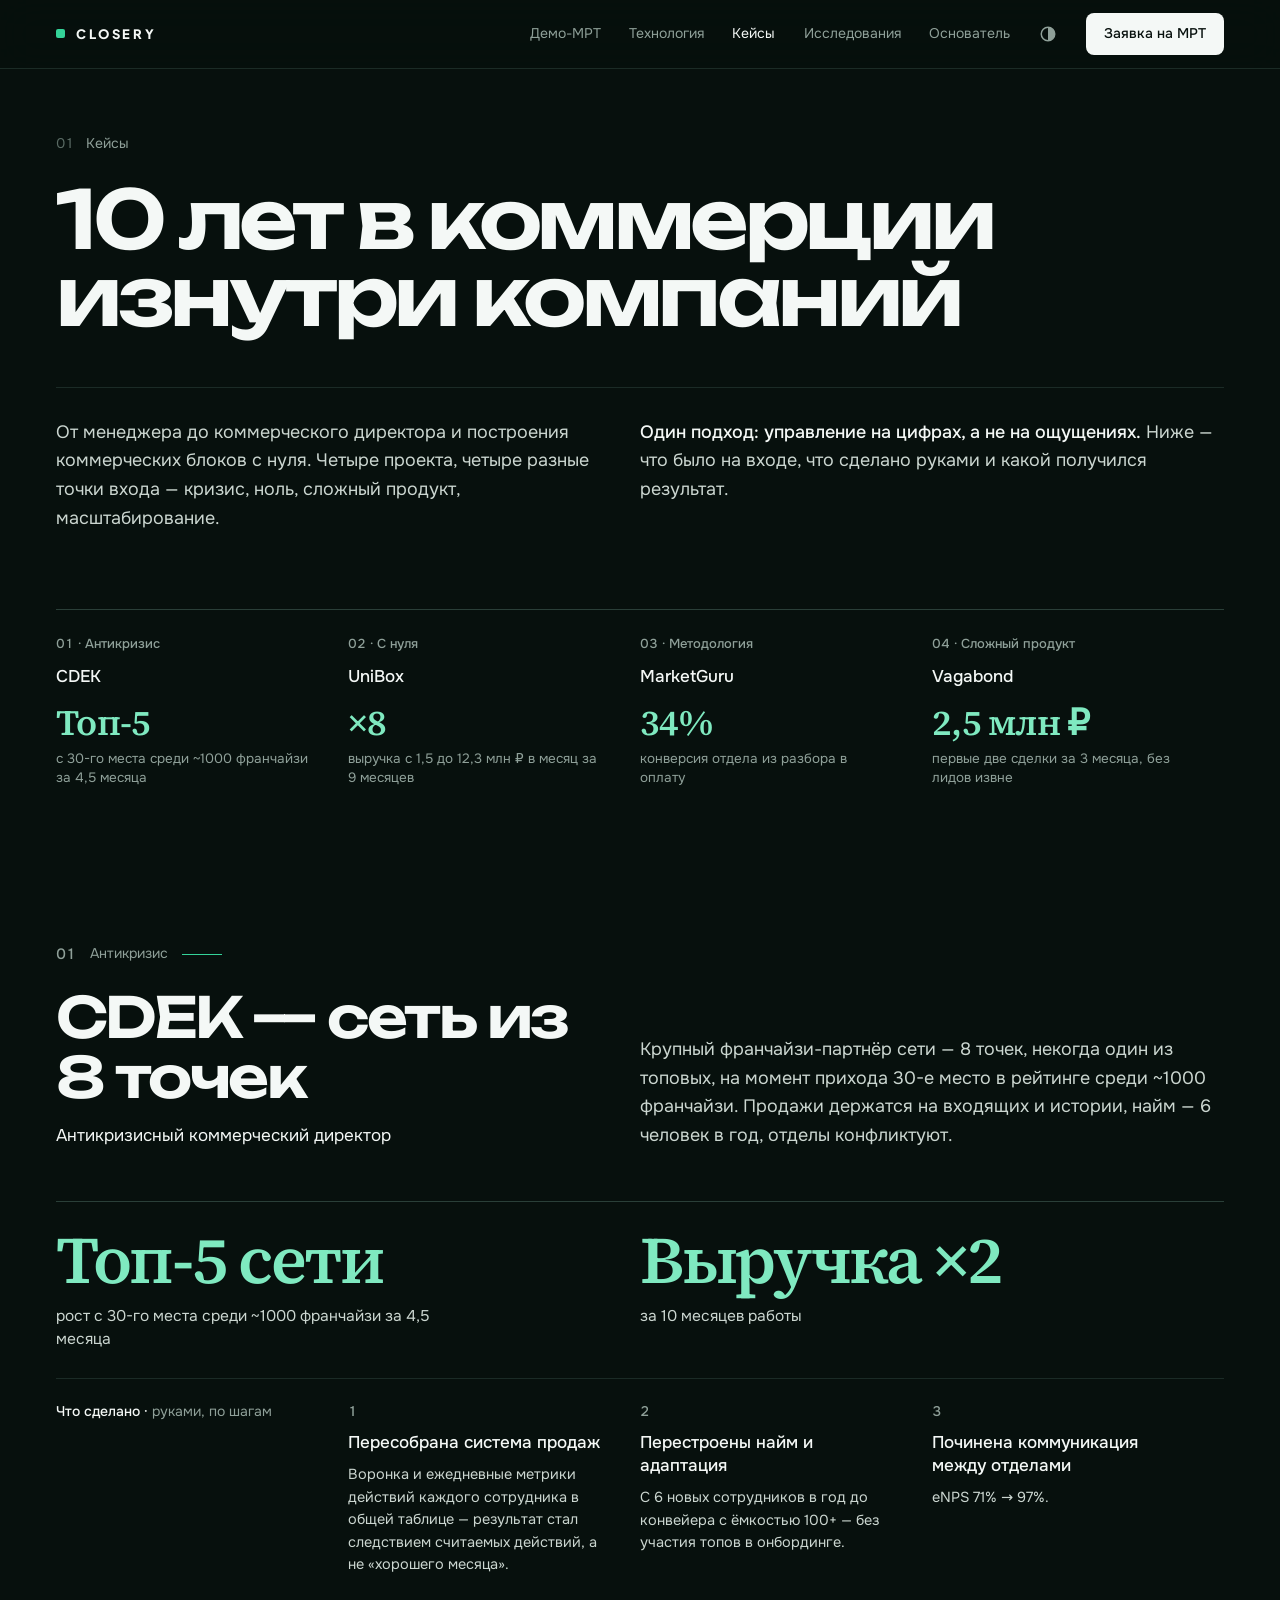
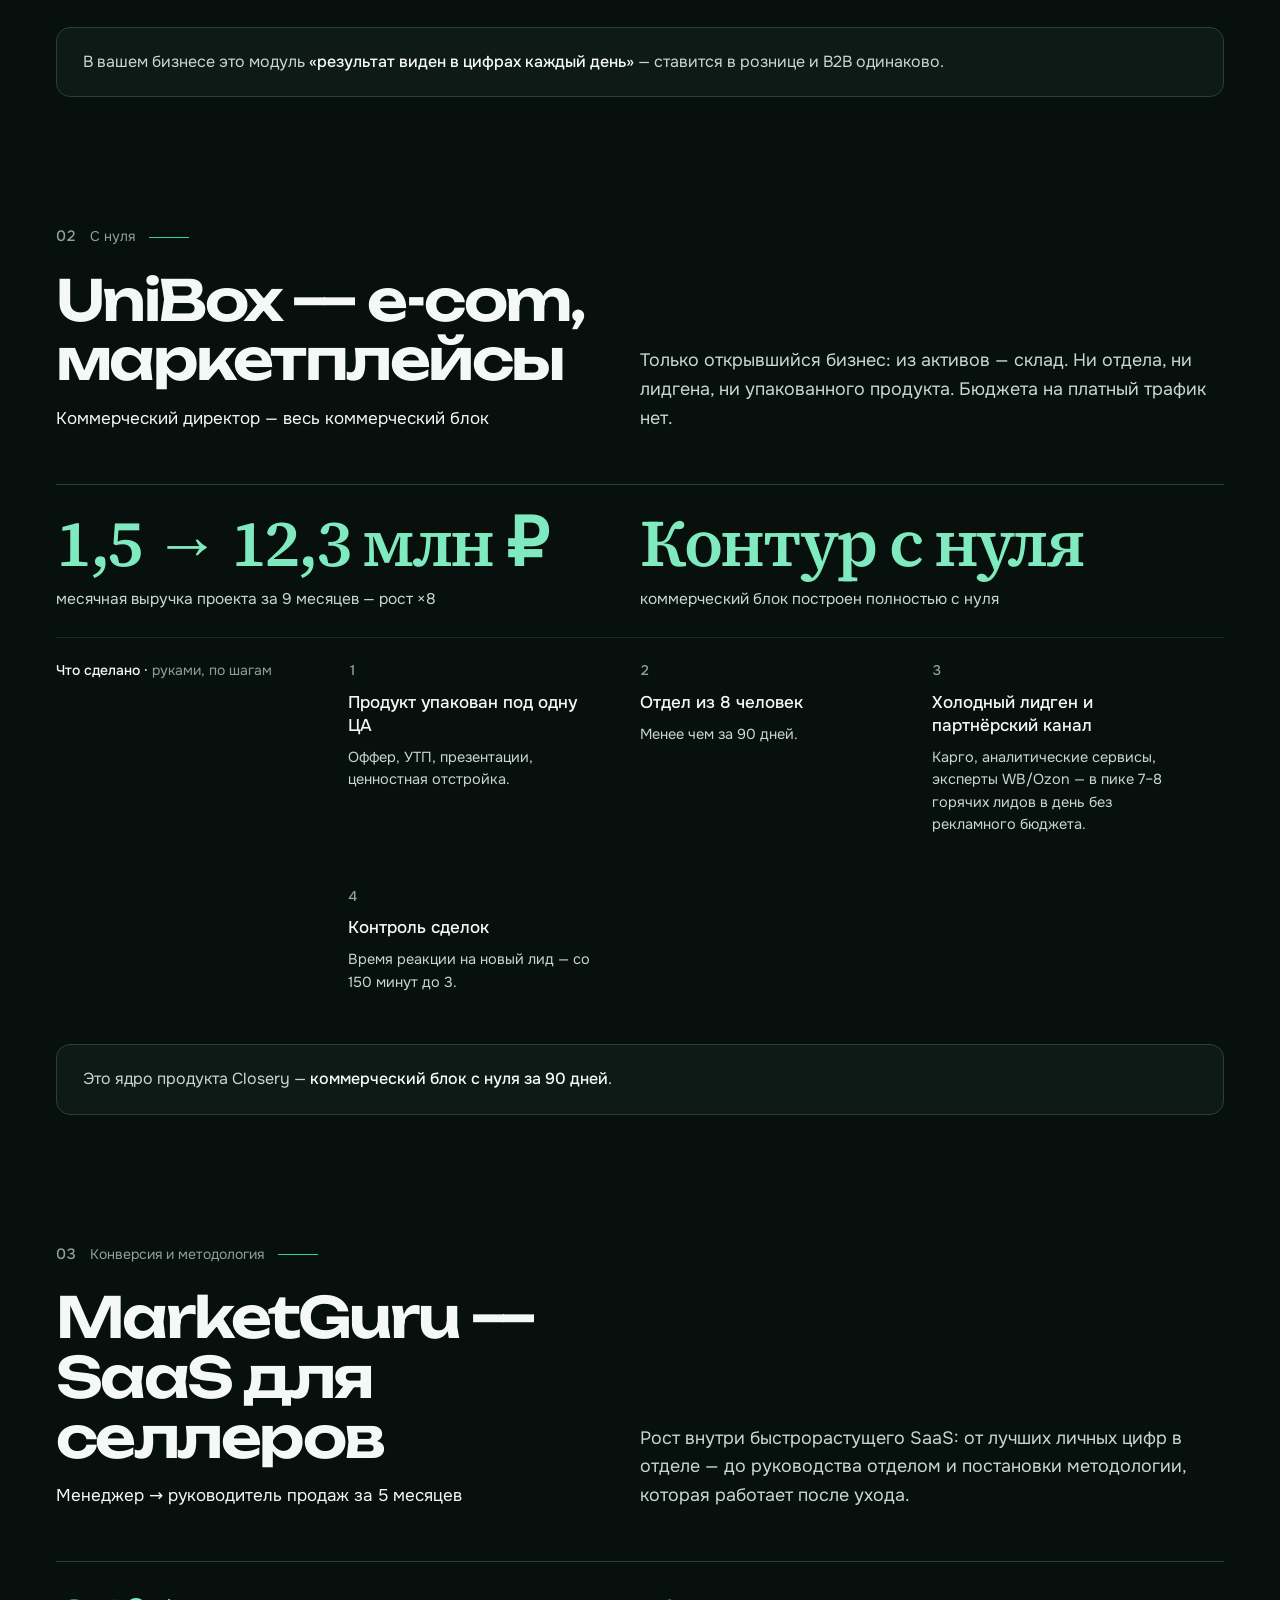
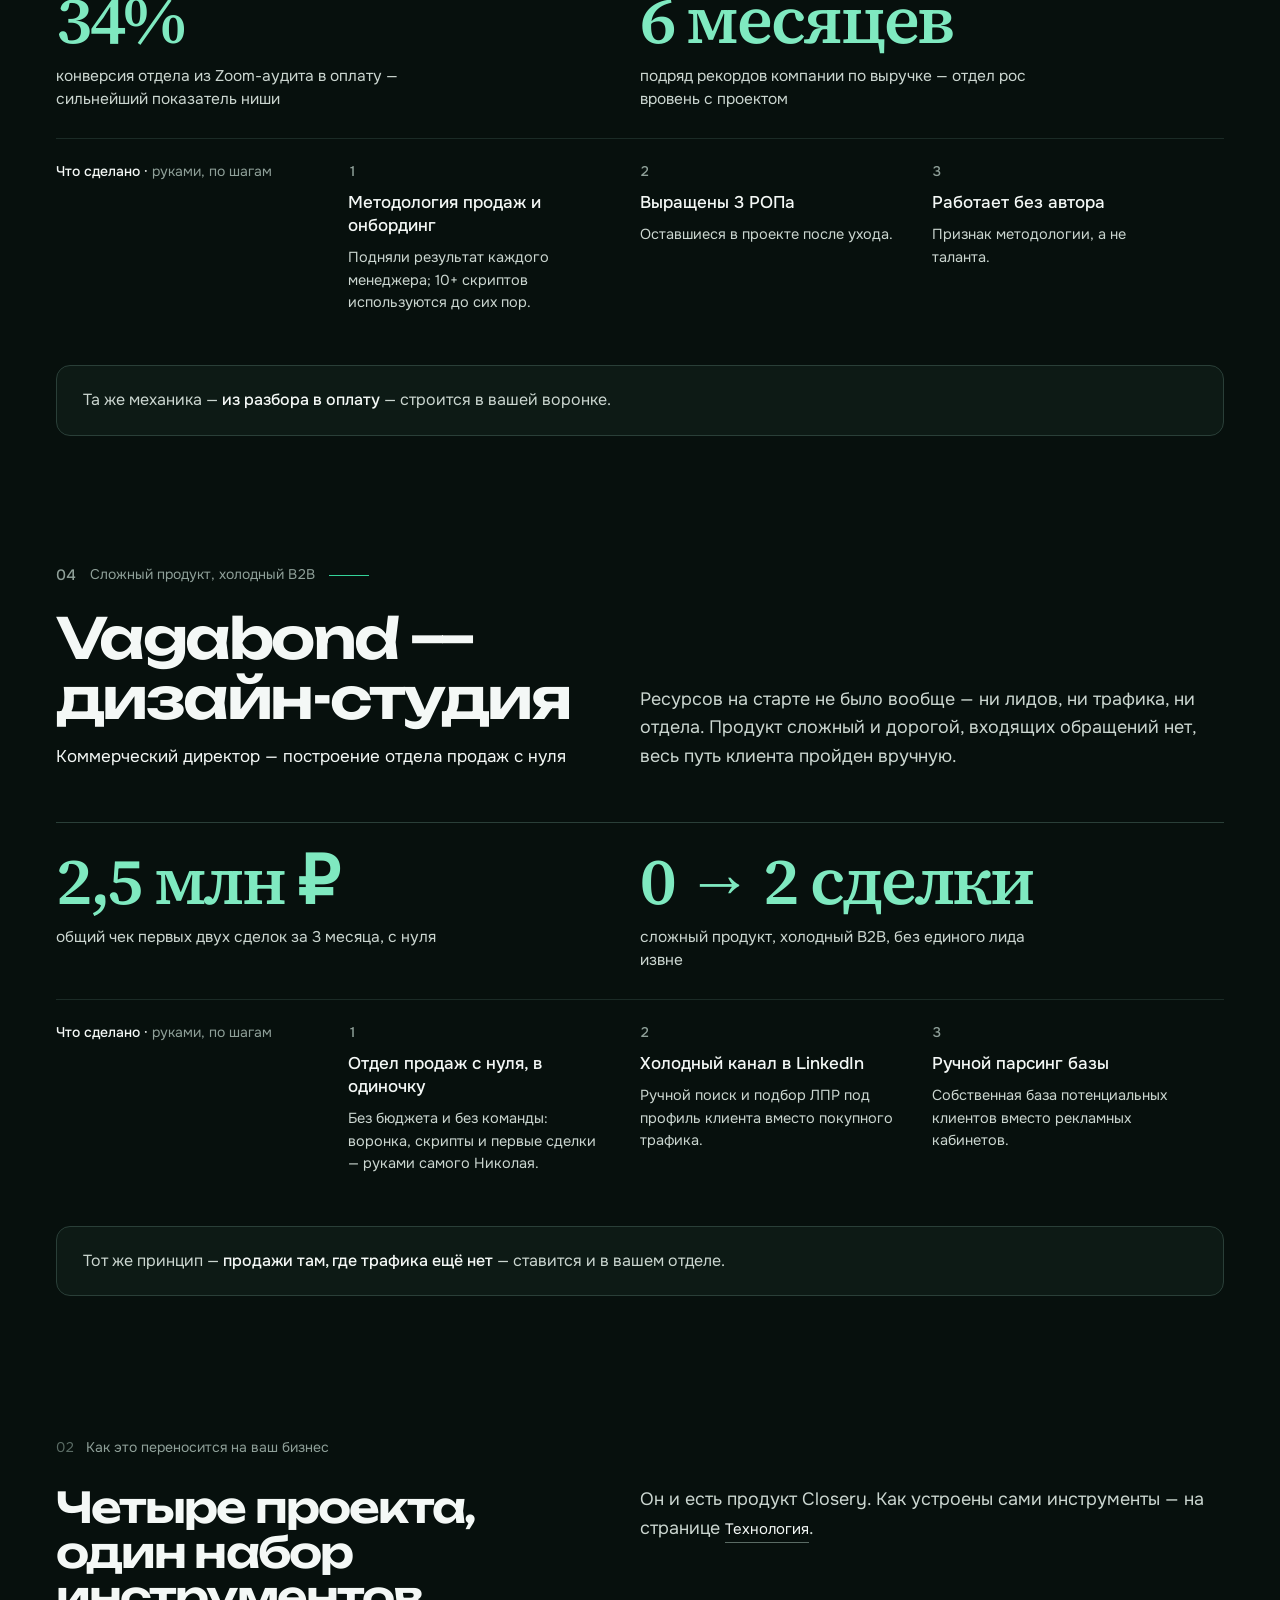
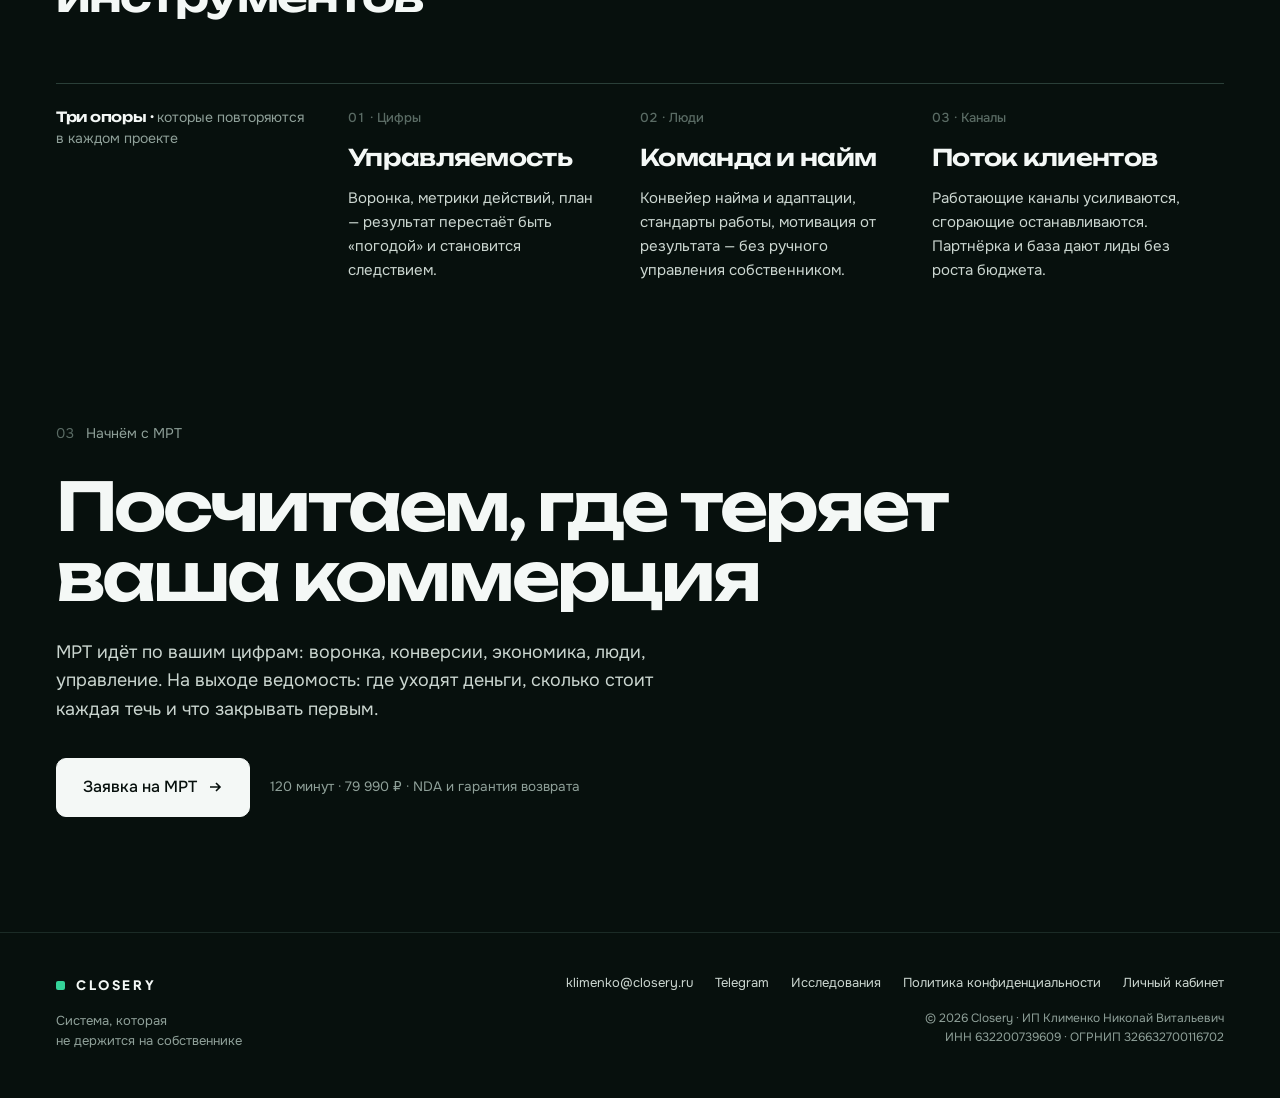
==== cases/index.html @ 10f7dfc1 "Главная: пример отчёта МРТ, цена найма со своими цифрами, исследования; без повторов - «Отчёт МРТ»: " ====
<!DOCTYPE html>
<html lang="ru">
<head>
<meta charset="utf-8">
<meta name="viewport" content="width=device-width, initial-scale=1">
<script src="/theme.js"></script>
<title>Кейсы · Closery</title>
<meta name="description" content="Четыре проекта Николая Клименко: CDEK, UniBox, MarketGuru, Vagabond. Кризис, ноль, методология, сложный продукт — и один подход: управление на цифрах.">
<link rel="canonical" href="https://closery.ru/cases/">
<meta property="og:type" content="website">
<meta property="og:site_name" content="Closery">
<meta property="og:title" content="Кейсы · Closery">
<meta property="og:description" content="Четыре проекта, четыре точки входа — кризис, ноль, сложный продукт, масштабирование. Один подход: управление на цифрах, а не на ощущениях.">
<meta property="og:url" content="https://closery.ru/cases/">
<meta property="og:image" content="https://closery.ru/og.png">
<meta name="twitter:card" content="summary_large_image">
<link rel="icon" href="/favicon.ico" sizes="any">
<link rel="icon" type="image/png" sizes="32x32" href="/favicon-32.png">
<link rel="apple-touch-icon" href="/apple-touch-icon.png">
<link rel="preload" href="/fonts/unbounded-cyrillic-600-normal.woff2" as="font" type="font/woff2" crossorigin>
<link rel="stylesheet" href="/site.css">
<style>
:root{--cg:clamp(24px,3vw,56px)}
.hero{padding-top:clamp(40px,5vw,80px)}
.hero h1{max-width:18ch}
.hero-row{display:grid;grid-template-columns:minmax(0,1fr);gap:28px;margin-top:clamp(36px,4vw,60px);padding-top:30px;border-top:1px solid var(--rule)}
@media(min-width:981px){.hero-row{grid-template-columns:50% 50%;gap:0}.hero-row>:first-child{padding-right:var(--cg)}}

/* оглавление: четыре компании и главная цифра */
.idx{display:grid;grid-template-columns:repeat(4,minmax(0,1fr));margin-top:clamp(56px,6vw,96px);border-top:1px solid var(--rule-2)}
.idx a{display:block;padding:24px var(--cg) 26px 0;text-decoration:none;border-bottom:1px solid transparent;transition:border-color .3s}
.idx a:hover{border-bottom-color:var(--ok)}
.idx small{display:block;font-size:13px;color:var(--ink-3)}
.idx b{display:block;font-weight:500;font-size:17px;margin:10px 0 14px}
.idx strong{display:block;font-family:var(--num);font-weight:600;font-size:clamp(28px,2.8vw,42px);line-height:1;color:var(--ok-soft);letter-spacing:-.02em}
.idx span{display:block;font-size:13.5px;color:var(--ink-3);margin-top:8px;line-height:1.45}
@media(max-width:900px){.idx{grid-template-columns:minmax(0,1fr) minmax(0,1fr)}}
@media(max-width:520px){.idx{grid-template-columns:minmax(0,1fr)}}

/* кейс */
.case{padding-top:clamp(96px,10vw,160px)}
.case-top{display:grid;grid-template-columns:minmax(0,1fr);gap:24px;align-items:end}
@media(min-width:981px){.case-top{grid-template-columns:50% 50%;gap:0}.case-top>:first-child{padding-right:var(--cg)}}
.case-n{font-family:var(--num);font-weight:600;font-size:15px;color:var(--ink-3);display:flex;gap:14px;align-items:center;margin-bottom:22px}
.case-n::after{content:"";width:40px;height:1px;background:var(--ok)}
.case-n i{font-style:normal;color:var(--ink-3);font-family:var(--ui);font-weight:400;font-size:14px}
.case h2{font-size:clamp(34px,4.4vw,70px)}
.case-role{margin-top:16px;font-size:17px;color:var(--ink)}
.case-ctx{font-size:clamp(17px,1.4vw,20px);line-height:1.6;color:var(--ink-2)}
.res{display:grid;grid-template-columns:minmax(0,1fr);gap:0;margin-top:clamp(40px,4vw,64px);border-top:1px solid var(--rule-2)}
@media(min-width:701px){.res{grid-template-columns:50% 50%}}
.res div{padding:26px var(--cg) 26px 0}
@media(min-width:701px){.res div+div{padding-left:0}}
.res b{display:block;font-family:var(--num);font-weight:600;font-size:clamp(40px,5.2vw,88px);line-height:.95;letter-spacing:-.035em;color:var(--ok-soft)}
.res span{display:block;margin-top:14px;font-size:15.5px;color:var(--ink-2);max-width:40ch;line-height:1.5}
.did{display:grid;grid-template-columns:minmax(0,1fr);gap:0;border-top:1px solid var(--rule)}
@media(min-width:901px){.did{grid-template-columns:repeat(var(--n,3),minmax(0,1fr))}}
.did div{padding:22px var(--cg) 0 0}
.did small{display:block;font-family:var(--num);font-weight:600;font-size:14px;color:var(--ink-3);margin-bottom:10px}
.did b{display:block;font-weight:500;font-size:17px;line-height:1.35;margin-bottom:8px}
.did p{font-size:14.5px;line-height:1.55;color:var(--ink-2)}
.transfer{margin-top:clamp(36px,4vw,56px);padding:22px 26px;border:1px solid var(--rule-2);border-radius:14px;background:color-mix(in srgb,var(--paper-2) 50%,transparent);font-size:16px;line-height:1.55;color:var(--ink-2)}
.transfer b{color:var(--ink);font-weight:500}

/* что переносится */
.how{display:grid;grid-template-columns:minmax(0,1fr);border-top:1px solid var(--rule-2);margin-top:clamp(40px,5vw,72px)}
@media(min-width:901px){.how{grid-template-columns:repeat(3,33.3333%)}}
.how div{padding:24px var(--cg) 0 0}
.how small{display:block;font-family:var(--ui);font-weight:500;font-size:13px;color:var(--ink-4);font-feature-settings:"tnum" 1;margin-bottom:12px}
.how b{display:block;font-family:var(--disp);font-weight:600;font-size:clamp(20px,1.8vw,26px);letter-spacing:-.03em;margin-bottom:10px}
.how p{font-size:15px;line-height:1.6;color:var(--ink-2)}
.head{display:grid;grid-template-columns:minmax(0,1fr);gap:24px;align-items:end}
@media(min-width:981px){.head{grid-template-columns:50% 50%;gap:0}.head>:first-child{padding-right:var(--cg)}}
.sec{padding-top:clamp(110px,11vw,180px)}
.end{padding-top:clamp(110px,11vw,180px);padding-bottom:clamp(90px,9vw,140px)}
.end h2{max-width:16ch;font-size:clamp(36px,5.2vw,84px)}
.end .lede{margin-top:26px}
.hero-cta{display:flex;flex-wrap:wrap;align-items:center;gap:12px 20px;margin-top:34px}

/* ── сетка из четырёх колонок: линии 25 / 50 / 75%. Тройные блоки получают подпись в первой четверти ── */
.c4{font-size:14px;line-height:1.5;color:var(--ink-3);padding-right:var(--cg)}
.c4 b{display:block;font-weight:500;font-size:15px;color:var(--ink);margin-bottom:6px}
@media(min-width:1001px){
  .g4{display:grid!important;grid-template-columns:repeat(4,25%)!important;column-gap:0!important;row-gap:28px}
  .g4>*{padding-right:var(--cg)}
  .g4>.c4{padding-top:22px}
}
@media(max-width:1000px){.g4{display:grid!important;grid-template-columns:minmax(0,1fr)!important}.c4{padding:0 0 4px}}
@media(min-width:981px){.head,.how-head{align-items:start!important}.head>:last-child,.how-head>:last-child{padding-top:48px}}

@media(min-width:1001px){.did>div:nth-child(5){grid-column:2}}

/* мелкий текст без засечек: засечки только у крупных цифр и цитат */
.chk-n,.three b,.prob i,.prob em,.sys p b,.leak-w,.leak-l span,.terms .n,.steps .n,.step-n,.q-table .sc,.fun p b,.errc h5 em,.bars .m,.rev div::before,.errc ol li::before,.did small,.how small,.case-n,.idx small,.card-err-h em{font-family:var(--ui)!important;font-weight:500!important;font-feature-settings:"tnum" 1,"lnum" 1}
.c4{font-size:14px!important;line-height:1.5;color:var(--ink-3)}
.c4 b{display:inline!important;font-size:inherit!important;font-weight:500!important;color:var(--ink)!important;margin:0!important}
.c4 b::after{content:" · "}
</style>
<!-- Yandex.Metrika counter -->
<script type="text/javascript">
    (function(m,e,t,r,i,k,a){
        m[i]=m[i]||function(){(m[i].a=m[i].a||[]).push(arguments)};
        m[i].l=1*new Date();
        for (var j = 0; j < document.scripts.length; j++) {if (document.scripts[j].src === r) { return; }}
        k=e.createElement(t),a=e.getElementsByTagName(t)[0],k.async=1,k.src=r,a.parentNode.insertBefore(k,a)
    })(window, document,'script','https://mc.webvisor.org/metrika/tag_ww.js?id=113130091', 'ym');

    ym(113130091, 'init', {ssr:true, webvisor:true, clickmap:true, ecommerce:"dataLayer", referrer: document.referrer, url: location.href, accurateTrackBounce:true, trackLinks:true});

    /* Цели: клик в Telegram и на почту — главные действия сайта */
    document.addEventListener('click', function(ev){
        var a = ev.target.closest && ev.target.closest('a[href]'); if(!a) return;
        if(a.href.indexOf('t.me/klimenko_prod') > -1 && (!window.closeryLead || /telegram/i.test(a.textContent) || a.closest('footer') || a.closest('.lf'))) ym(113130091, 'reachGoal', 'tg_click');
        else if(a.href.indexOf('mailto:klimenko@') === 0) ym(113130091, 'reachGoal', 'mail_click');
    }, true);
</script>
<!-- /Yandex.Metrika counter -->
<script>document.documentElement.classList.add('js')</script>
</head>
<body>
<noscript><div><img src="https://mc.yandex.ru/watch/113130091" style="position:absolute; left:-9999px;" alt="" /></div></noscript>

<header class="bar">
  <div class="w bar-in">
    <a class="logo" href="/"><i></i>Closery</a>
    <nav class="bar-nav">
      <a class="bar-lnk" href="/mrt-demo/">Демо-МРТ</a>
      <a class="bar-lnk" href="/technology/">Технология</a>
      <a class="bar-lnk on" href="/cases/">Кейсы</a>
      <a class="bar-lnk" href="/research/">Исследования</a>
      <a class="bar-lnk opt" href="/#founder">Основатель</a>
      <a class="bar-cta" href="https://t.me/klimenko_prod" target="_blank" rel="noopener">Заявка на МРТ</a>
      <button class="bar-burger" id="barBurger" aria-label="Меню" aria-expanded="false"><span></span><span></span><span></span></button>
    </nav>
  </div>
  <i class="progress" id="progress"></i>
</header>
<div class="bar-mobile" id="barMobile"><a href="/">Главная</a><a href="/mrt-demo/">Демо-МРТ</a><a href="/technology/">Технология</a><a href="/cases/">Кейсы</a><a href="/research/">Исследования</a><a href="https://t.me/klimenko_prod" target="_blank" rel="noopener">Заявка на МРТ</a></div>

<main id="top">

<section class="w hero">
  <p class="kick rv">Кейсы</p>
  <h1 class="rv">10 лет в коммерции изнутри компаний</h1>
  <div class="hero-row">
    <p class="lede rv">От менеджера до коммерческого директора и построения коммерческих блоков с нуля. Четыре проекта, четыре разные точки входа — кризис, ноль, сложный продукт, масштабирование.</p>
    <p class="lede rv"><strong>Один подход: управление на цифрах, а не на ощущениях.</strong> Ниже — что было на входе, что сделано руками и какой получился результат.</p>
  </div>
  <nav class="idx rv" aria-label="Проекты">
    <a href="#cdek"><small>01 · Антикризис</small><b>CDEK</b><strong>Топ-5</strong><span>с 30-го места среди ~1000 франчайзи за 4,5 месяца</span></a>
    <a href="#unibox"><small>02 · С нуля</small><b>UniBox</b><strong>×8</strong><span>выручка с 1,5 до 12,3 млн ₽ в месяц за 9 месяцев</span></a>
    <a href="#marketguru"><small>03 · Методология</small><b>MarketGuru</b><strong>34%</strong><span>конверсия отдела из разбора в оплату</span></a>
    <a href="#vagabond"><small>04 · Сложный продукт</small><b>Vagabond</b><strong>2,5 млн ₽</strong><span>первые две сделки за 3 месяца, без лидов извне</span></a>
  </nav>
</section>

<!-- 01 CDEK -->
<section class="w case" id="cdek">
  <div class="case-top">
    <div>
      <p class="case-n rv">01 <i>Антикризис</i></p>
      <h2 class="rv">CDEK — сеть из 8 точек</h2>
      <p class="case-role rv">Антикризисный коммерческий директор</p>
    </div>
    <p class="case-ctx rv">Крупный франчайзи-партнёр сети — 8 точек, некогда один из топовых, на момент прихода 30-е место в рейтинге среди ~1000 франчайзи. Продажи держатся на входящих и истории, найм — 6 человек в год, отделы конфликтуют.</p>
  </div>
  <div class="res rv">
    <div><b>Топ-5 сети</b><span>рост с 30-го места среди ~1000 франчайзи за 4,5 месяца</span></div>
    <div><b>Выручка ×2</b><span>за 10 месяцев работы</span></div>
  </div>
  <div class="did g4 rv"><div class="c4"><b>Что сделано</b>руками, по шагам</div>
    <div><small>1</small><b>Пересобрана система продаж</b><p>Воронка и ежедневные метрики действий каждого сотрудника в общей таблице — результат стал следствием считаемых действий, а не «хорошего месяца».</p></div>
    <div><small>2</small><b>Перестроены найм и адаптация</b><p>С 6 новых сотрудников в год до конвейера с ёмкостью 100+ — без участия топов в онбординге.</p></div>
    <div><small>3</small><b>Починена коммуникация между отделами</b><p>eNPS 71% → 97%.</p></div>
  </div>
  <p class="transfer rv">В вашем бизнесе это модуль <b>«результат виден в цифрах каждый день»</b> — ставится в рознице и B2B одинаково.</p>
</section>

<!-- 02 UniBox -->
<section class="w case" id="unibox">
  <div class="case-top">
    <div>
      <p class="case-n rv">02 <i>С нуля</i></p>
      <h2 class="rv">UniBox — e-com, маркетплейсы</h2>
      <p class="case-role rv">Коммерческий директор — весь коммерческий блок</p>
    </div>
    <p class="case-ctx rv">Только открывшийся бизнес: из активов — склад. Ни отдела, ни лидгена, ни упакованного продукта. Бюджета на платный трафик нет.</p>
  </div>
  <div class="res rv">
    <div><b>1,5&nbsp;→ 12,3&nbsp;млн&nbsp;₽</b><span>месячная выручка проекта за 9 месяцев — рост ×8</span></div>
    <div><b>Контур с нуля</b><span>коммерческий блок построен полностью с нуля</span></div>
  </div>
  <div class="did g4 rv"><div class="c4"><b>Что сделано</b>руками, по шагам</div>
    <div><small>1</small><b>Продукт упакован под одну ЦА</b><p>Оффер, УТП, презентации, ценностная отстройка.</p></div>
    <div><small>2</small><b>Отдел из 8 человек</b><p>Менее чем за 90 дней.</p></div>
    <div><small>3</small><b>Холодный лидген и партнёрский канал</b><p>Карго, аналитические сервисы, эксперты WB/Ozon — в пике 7–8 горячих лидов в день без рекламного бюджета.</p></div>
    <div><small>4</small><b>Контроль сделок</b><p>Время реакции на новый лид — со 150 минут до 3.</p></div>
  </div>
  <p class="transfer rv">Это ядро продукта Closery — <b>коммерческий блок с нуля за 90 дней</b>.</p>
</section>

<!-- 03 MarketGuru -->
<section class="w case" id="marketguru">
  <div class="case-top">
    <div>
      <p class="case-n rv">03 <i>Конверсия и методология</i></p>
      <h2 class="rv">MarketGuru — SaaS для селлеров</h2>
      <p class="case-role rv">Менеджер → руководитель продаж за 5 месяцев</p>
    </div>
    <p class="case-ctx rv">Рост внутри быстрорастущего SaaS: от лучших личных цифр в отделе — до руководства отделом и постановки методологии, которая работает после ухода.</p>
  </div>
  <div class="res rv">
    <div><b>34%</b><span>конверсия отдела из Zoom-аудита в оплату — сильнейший показатель ниши</span></div>
    <div><b>6 месяцев</b><span>подряд рекордов компании по выручке — отдел рос вровень с проектом</span></div>
  </div>
  <div class="did g4 rv"><div class="c4"><b>Что сделано</b>руками, по шагам</div>
    <div><small>1</small><b>Методология продаж и онбординг</b><p>Подняли результат каждого менеджера; 10+ скриптов используются до сих пор.</p></div>
    <div><small>2</small><b>Выращены 3 РОПа</b><p>Оставшиеся в проекте после ухода.</p></div>
    <div><small>3</small><b>Работает без автора</b><p>Признак методологии, а не таланта.</p></div>
  </div>
  <p class="transfer rv">Та же механика — <b>из разбора в оплату</b> — строится в вашей воронке.</p>
</section>

<!-- 04 Vagabond -->
<section class="w case" id="vagabond">
  <div class="case-top">
    <div>
      <p class="case-n rv">04 <i>Сложный продукт, холодный B2B</i></p>
      <h2 class="rv">Vagabond — дизайн-студия</h2>
      <p class="case-role rv">Коммерческий директор — построение отдела продаж с нуля</p>
    </div>
    <p class="case-ctx rv">Ресурсов на старте не было вообще — ни лидов, ни трафика, ни отдела. Продукт сложный и дорогой, входящих обращений нет, весь путь клиента пройден вручную.</p>
  </div>
  <div class="res rv">
    <div><b>2,5 млн ₽</b><span>общий чек первых двух сделок за 3 месяца, с нуля</span></div>
    <div><b>0 → 2 сделки</b><span>сложный продукт, холодный B2B, без единого лида извне</span></div>
  </div>
  <div class="did g4 rv"><div class="c4"><b>Что сделано</b>руками, по шагам</div>
    <div><small>1</small><b>Отдел продаж с нуля, в одиночку</b><p>Без бюджета и без команды: воронка, скрипты и первые сделки — руками самого Николая.</p></div>
    <div><small>2</small><b>Холодный канал в LinkedIn</b><p>Ручной поиск и подбор ЛПР под профиль клиента вместо покупного трафика.</p></div>
    <div><small>3</small><b>Ручной парсинг базы</b><p>Собственная база потенциальных клиентов вместо рекламных кабинетов.</p></div>
  </div>
  <p class="transfer rv">Тот же принцип — <b>продажи там, где трафика ещё нет</b> — ставится и в вашем отделе.</p>
</section>

<section class="sec">
  <div class="w">
    <div class="head">
      <div><p class="kick rv">Как это переносится на ваш бизнес</p><h2 class="rv">Четыре проекта, один набор инструментов</h2></div>
      <p class="lede rv">Он и есть продукт Closery. Как устроены сами инструменты — на странице <a class="lnk" href="/technology/">Технология</a>.</p>
    </div>
    <div class="how g4 rv"><div class="c4"><b>Три опоры</b>которые повторяются в каждом проекте</div>
      <div><small>01 · Цифры</small><b>Управляемость</b><p>Воронка, метрики действий, план — результат перестаёт быть «погодой» и становится следствием.</p></div>
      <div><small>02 · Люди</small><b>Команда и найм</b><p>Конвейер найма и адаптации, стандарты работы, мотивация от результата — без ручного управления собственником.</p></div>
      <div><small>03 · Каналы</small><b>Поток клиентов</b><p>Работающие каналы усиливаются, сгорающие останавливаются. Партнёрка и база дают лиды без роста бюджета.</p></div>
    </div>
  </div>
</section>

<section class="w end">
  <p class="kick rv">Начнём с МРТ</p>
  <h2 class="rv">Посчитаем, где теряет ваша коммерция</h2>
  <p class="lede rv">МРТ идёт по вашим цифрам: воронка, конверсии, экономика, люди, управление. На выходе ведомость: где уходят деньги, сколько стоит каждая течь и что закрывать первым.</p>
  <div class="hero-cta rv">
    <a class="btn" href="https://t.me/klimenko_prod" target="_blank" rel="noopener">Заявка на МРТ <svg width="16" height="16" viewBox="0 0 16 16" fill="none" aria-hidden="true"><path d="M3 8h10M9 4l4 4-4 4" stroke="currentColor" stroke-width="1.6"/></svg></a>
    <span class="note">120 минут · 79&nbsp;990&nbsp;₽ · NDA и гарантия возврата</span>
  </div>
</section>

</main>

<footer>
  <div class="w ft">
    <div>
      <a class="logo" href="/"><i></i>Closery</a>
      <div class="ft-tag">Система, которая<br>не держится на собственнике</div>
    </div>
    <div>
      <div class="ft-links">
        <a href="mailto:klimenko@closery.ru">klimenko@closery.ru</a>
        <a href="https://t.me/klimenko_prod">Telegram</a>
        <a href="/research/">Исследования</a>
        <a href="/policy/">Политика&nbsp;конфиденциальности</a>
        <a href="https://cabinet.closery.ru/" rel="nofollow">Личный&nbsp;кабинет</a>
      </div>
      <div class="ft-legal">© 2026 Closery · ИП Клименко Николай Витальевич<br>ИНН 632200739609 · ОГРНИП 326632700116702</div>
    </div>
  </div>
</footer>
<script src="/site.js"></script>
<script src="/lead.js" defer></script>
</body>
</html>
---- site.css ----
/* Общие стили Closery: токены, шрифты, шапка, типографика, кнопки, подвал. Используют кейсы, демо-МРТ и политика. */
@font-face{font-family:'Unbounded';font-weight:600;font-display:swap;src:url(/fonts/unbounded-cyrillic-600-normal.woff2) format('woff2');unicode-range:U+0301,U+0400-045F,U+0490-0491,U+04B0-04B1,U+2116}
@font-face{font-family:'Unbounded';font-weight:600;font-display:swap;src:url(/fonts/unbounded-latin-600-normal.woff2) format('woff2');unicode-range:U+0000-00FF,U+2000-206F,U+20AC,U+2122,U+2212}
@font-face{font-family:'Onest';font-weight:400;font-display:swap;src:url(/fonts/onest-cyrillic-400-normal.woff2) format('woff2');unicode-range:U+0301,U+0400-045F,U+0490-0491,U+04B0-04B1,U+2116}
@font-face{font-family:'Onest';font-weight:400;font-display:swap;src:url(/fonts/onest-latin-400-normal.woff2) format('woff2');unicode-range:U+0000-00FF,U+2000-206F,U+20AC,U+20BD,U+2122,U+2212}
@font-face{font-family:'Onest';font-weight:500;font-display:swap;src:url(/fonts/onest-cyrillic-500-normal.woff2) format('woff2');unicode-range:U+0301,U+0400-045F,U+0490-0491,U+04B0-04B1,U+2116}
@font-face{font-family:'Onest';font-weight:500;font-display:swap;src:url(/fonts/onest-latin-500-normal.woff2) format('woff2');unicode-range:U+0000-00FF,U+2000-206F,U+20AC,U+20BD,U+2122,U+2212}
@font-face{font-family:'Onest';font-weight:600;font-display:swap;src:url(/fonts/onest-cyrillic-600-normal.woff2) format('woff2');unicode-range:U+0301,U+0400-045F,U+0490-0491,U+04B0-04B1,U+2116}
@font-face{font-family:'Onest';font-weight:600;font-display:swap;src:url(/fonts/onest-latin-600-normal.woff2) format('woff2');unicode-range:U+0000-00FF,U+2000-206F,U+20AC,U+20BD,U+2122,U+2212}
@font-face{font-family:'Source Serif 4';font-weight:600;font-display:swap;src:url(/fonts/source-serif-4-cyrillic-600-normal.woff2) format('woff2');unicode-range:U+0301,U+0400-045F,U+0490-0491,U+04B0-04B1,U+2116}
@font-face{font-family:'Source Serif 4';font-weight:600;font-display:swap;src:url(/fonts/source-serif-4-latin-600-normal.woff2) format('woff2');unicode-range:U+0000-00FF,U+2000-206F,U+20AC,U+20BD,U+2122,U+2212}
@font-face{font-family:'Plus Jakarta Sans';font-weight:800;font-display:swap;src:url(/fonts/plus-jakarta-sans-latin-800-normal.woff2) format('woff2')}

:root{
  --bg:#07100D;--bg-2:#0B1714;--paper:#0F1D19;--paper-2:#14251F;
  --rule:#1B2B26;--rule-2:#2A3F38;
  --ink:#F4F8F6;--ink-2:#CBD6D0;--ink-3:#8FA099;--ink-4:#5A6B64;
  --loss:#EE5A5E;--ok:#34D399;--ok-soft:#7FE9C0;--amber:#E0B25A;
  --disp:'Unbounded','Plus Jakarta Sans','Onest',system-ui,sans-serif;
  --ui:'Onest',system-ui,-apple-system,sans-serif;
  --num:'Source Serif 4',Georgia,serif;
  --brand:'Plus Jakarta Sans',var(--ui);
  --gut:clamp(20px,5vw,56px);--ease:cubic-bezier(.16,1,.3,1);
}
*{box-sizing:border-box;margin:0;padding:0}
html{scroll-behavior:smooth;-webkit-text-size-adjust:100%}
body{background:var(--bg);color:var(--ink);font-family:var(--ui);line-height:1.55;-webkit-font-smoothing:antialiased;overflow-x:hidden}
main,header.bar,footer{position:relative;z-index:1}
main{overflow-x:clip}
a{color:inherit}
:focus-visible{outline:2px solid var(--ok);outline-offset:3px}
.w{max-width:1440px;margin:0 auto;padding-left:var(--gut);padding-right:var(--gut)}
.num{font-family:var(--num);font-weight:600;font-feature-settings:"tnum" 1,"lnum" 1}
.loss{color:var(--loss)}

/* шапка */
header.bar{position:sticky;top:0;z-index:50;background:color-mix(in srgb,var(--bg) 78%,transparent);-webkit-backdrop-filter:blur(18px) saturate(140%);backdrop-filter:blur(18px) saturate(140%);border-bottom:1px solid var(--rule)}
.bar-in{display:flex;justify-content:space-between;align-items:center;height:68px;gap:20px}
.logo{display:inline-flex;align-items:center;gap:11px;text-decoration:none;font-family:var(--brand);font-weight:800;font-size:13px;text-transform:uppercase;letter-spacing:.2em;color:var(--ink)}
.logo i{width:9px;height:9px;border-radius:2px;background:var(--ok)}
.bar-nav{display:flex;align-items:center;gap:clamp(14px,2.2vw,30px)}
.bar-lnk{font-size:14px;text-decoration:none;color:var(--ink-3);transition:color .2s;white-space:nowrap}
.bar-lnk:hover,.bar-lnk.on{color:var(--ink)}
.bar-cta{font-weight:500;font-size:14px;text-decoration:none;color:var(--bg);border-radius:8px;padding:10px 18px;background:var(--ink);white-space:nowrap;transition:background .2s}
.bar-cta:hover{background:var(--ok-soft)}
.bar-burger{display:none;flex-direction:column;justify-content:center;gap:5px;width:30px;height:30px;cursor:pointer;background:none;border:none;padding:4px}
.bar-burger span{display:block;height:2px;background:var(--ink);border-radius:2px;transition:transform .25s,opacity .2s}
.bar-burger.open span:nth-child(1){transform:translateY(7px) rotate(45deg)}
.bar-burger.open span:nth-child(2){opacity:0}
.bar-burger.open span:nth-child(3){transform:translateY(-7px) rotate(-45deg)}
.bar-mobile{display:none;flex-direction:column;position:fixed;top:68px;left:0;right:0;z-index:100;background:color-mix(in srgb,var(--bg) 96%,transparent);-webkit-backdrop-filter:blur(20px);backdrop-filter:blur(20px);border-bottom:1px solid var(--rule)}
.bar-mobile.open{display:flex}
.bar-mobile a{padding:16px var(--gut);color:var(--ink-2);text-decoration:none;font-size:16px;border-bottom:1px solid var(--rule)}
.progress{position:absolute;left:0;bottom:-1px;height:1px;width:100%;transform-origin:0 50%;transform:scaleX(var(--p,0));background:var(--ink-3)}
@media(max-width:1100px){.bar-lnk.opt{display:none}}
@media(max-width:860px){.bar-lnk{display:none}}
@media(max-width:700px){.bar-burger{display:flex}.bar-cta{display:none}}

/* типографика */
.kick{font-size:14px;color:var(--ink-3);display:flex;align-items:center;gap:12px;margin-bottom:26px}
.kick::before{content:"";width:28px;height:1px;background:var(--ink-4)}
h1{font-family:var(--disp);font-weight:600;letter-spacing:-.055em;line-height:.96;font-size:clamp(38px,6.3vw,100px)}
h1 em,h2 em{font-style:normal;color:var(--loss)}
h2{font-family:var(--disp);font-weight:600;letter-spacing:-.045em;line-height:1.06;font-size:clamp(28px,3.3vw,52px)}
h3{font-family:var(--disp);font-weight:600;letter-spacing:-.03em;line-height:1.15;font-size:clamp(20px,1.8vw,26px)}
.lede{font-size:clamp(17px,1.4vw,20px);line-height:1.6;color:var(--ink-2);max-width:54ch}
.lede strong{color:var(--ink);font-weight:500}
.serif{font-family:var(--num);font-weight:600;letter-spacing:-.015em}
.btn{display:inline-flex;align-items:center;gap:10px;background:var(--ink);color:var(--bg);font-weight:500;font-size:16px;padding:16px 26px;text-decoration:none;border-radius:10px;border:1px solid var(--ink);transition:background .2s,border-color .2s;cursor:pointer;font-family:inherit}
.btn:hover{background:var(--ok-soft);border-color:var(--ok-soft)}
.btn svg{transition:transform .3s var(--ease)}
.btn:hover svg{transform:translateX(3px)}
.btn[disabled]{opacity:.35;cursor:not-allowed;background:var(--ink);border-color:var(--ink)}
.btn-ghost{background:transparent;color:var(--ink);border-color:var(--rule-2)}
.btn-ghost:hover{background:transparent;border-color:var(--ink-3)}
.lnk{font-size:15px;color:var(--ink);text-decoration:none;border-bottom:1px solid var(--ink-4);padding-bottom:3px;transition:border-color .2s}
.lnk:hover{border-color:var(--ink)}
.note{font-size:13.5px;color:var(--ink-3)}
.note a{color:var(--ink-2)}
.sec{padding-top:clamp(96px,10vw,160px)}
.head{display:grid;grid-template-columns:minmax(0,1.2fr) minmax(0,.8fr);gap:clamp(28px,5vw,96px);align-items:end;margin-bottom:clamp(40px,5vw,72px)}
@media(max-width:980px){.head{grid-template-columns:minmax(0,1fr)}}


footer{border-top:1px solid var(--rule);padding:40px 0 48px}
.ft{display:flex;justify-content:space-between;gap:32px;flex-wrap:wrap}
.ft-tag{margin-top:14px;font-size:13px;color:var(--ink-3);line-height:1.5}
.ft-links{display:flex;flex-wrap:wrap;gap:10px 22px;justify-content:flex-end}
.ft-links a{font-size:13px;color:var(--ink-2);text-decoration:none}
.ft-links a:hover{color:var(--ink)}
.ft-legal{margin-top:16px;font-size:12px;color:var(--ink-3);text-align:right;line-height:1.6}
@media(max-width:700px){.ft-links{justify-content:flex-start}.ft-legal{text-align:left}}


.rv{transition:opacity 1.1s var(--ease),transform 1.1s var(--ease)}
.js .rv{opacity:0;transform:translateY(28px)}
.js .rv.in{opacity:1;transform:none}
@media(prefers-reduced-motion:reduce){
  *,*::before,*::after{transition:none!important;animation:none!important}
  .js .rv{opacity:1;transform:none}.sys p i::after{width:var(--v)}.scanline{display:none}
}

/* подписи разделов — сквозная нумерация, как в отчёте: номер и название серым, без черты и цвета */
main{counter-reset:sec}
.kick{counter-increment:sec;color:var(--ink-3)}
.kick::before{content:counter(sec,decimal-leading-zero);width:auto;height:auto;background:none;color:var(--ink-4);font-feature-settings:"tnum" 1;min-width:2ch}
.band{padding-bottom:clamp(90px,9vw,150px)}


.end-alt{margin-top:22px;font-size:14px;color:var(--ink-3)}
.end-alt a{color:var(--ink);text-decoration:underline;text-underline-offset:3px}
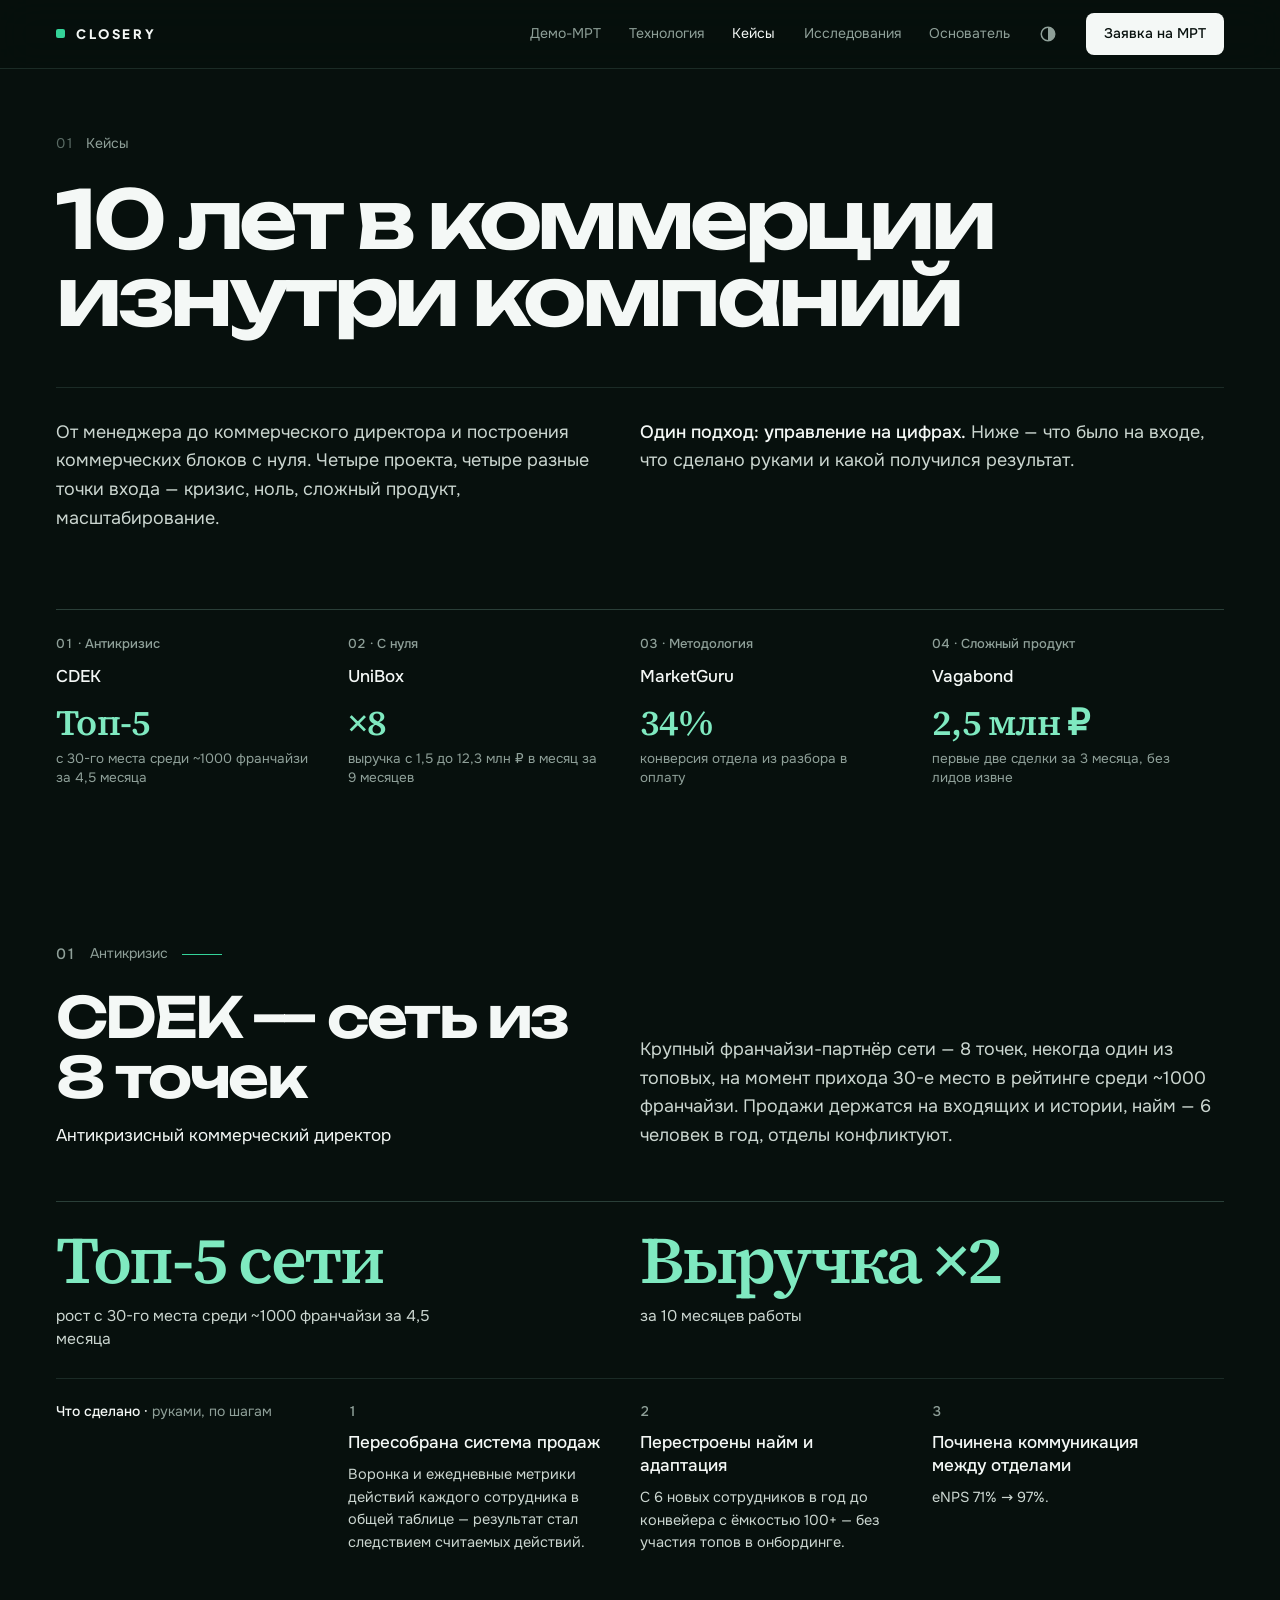
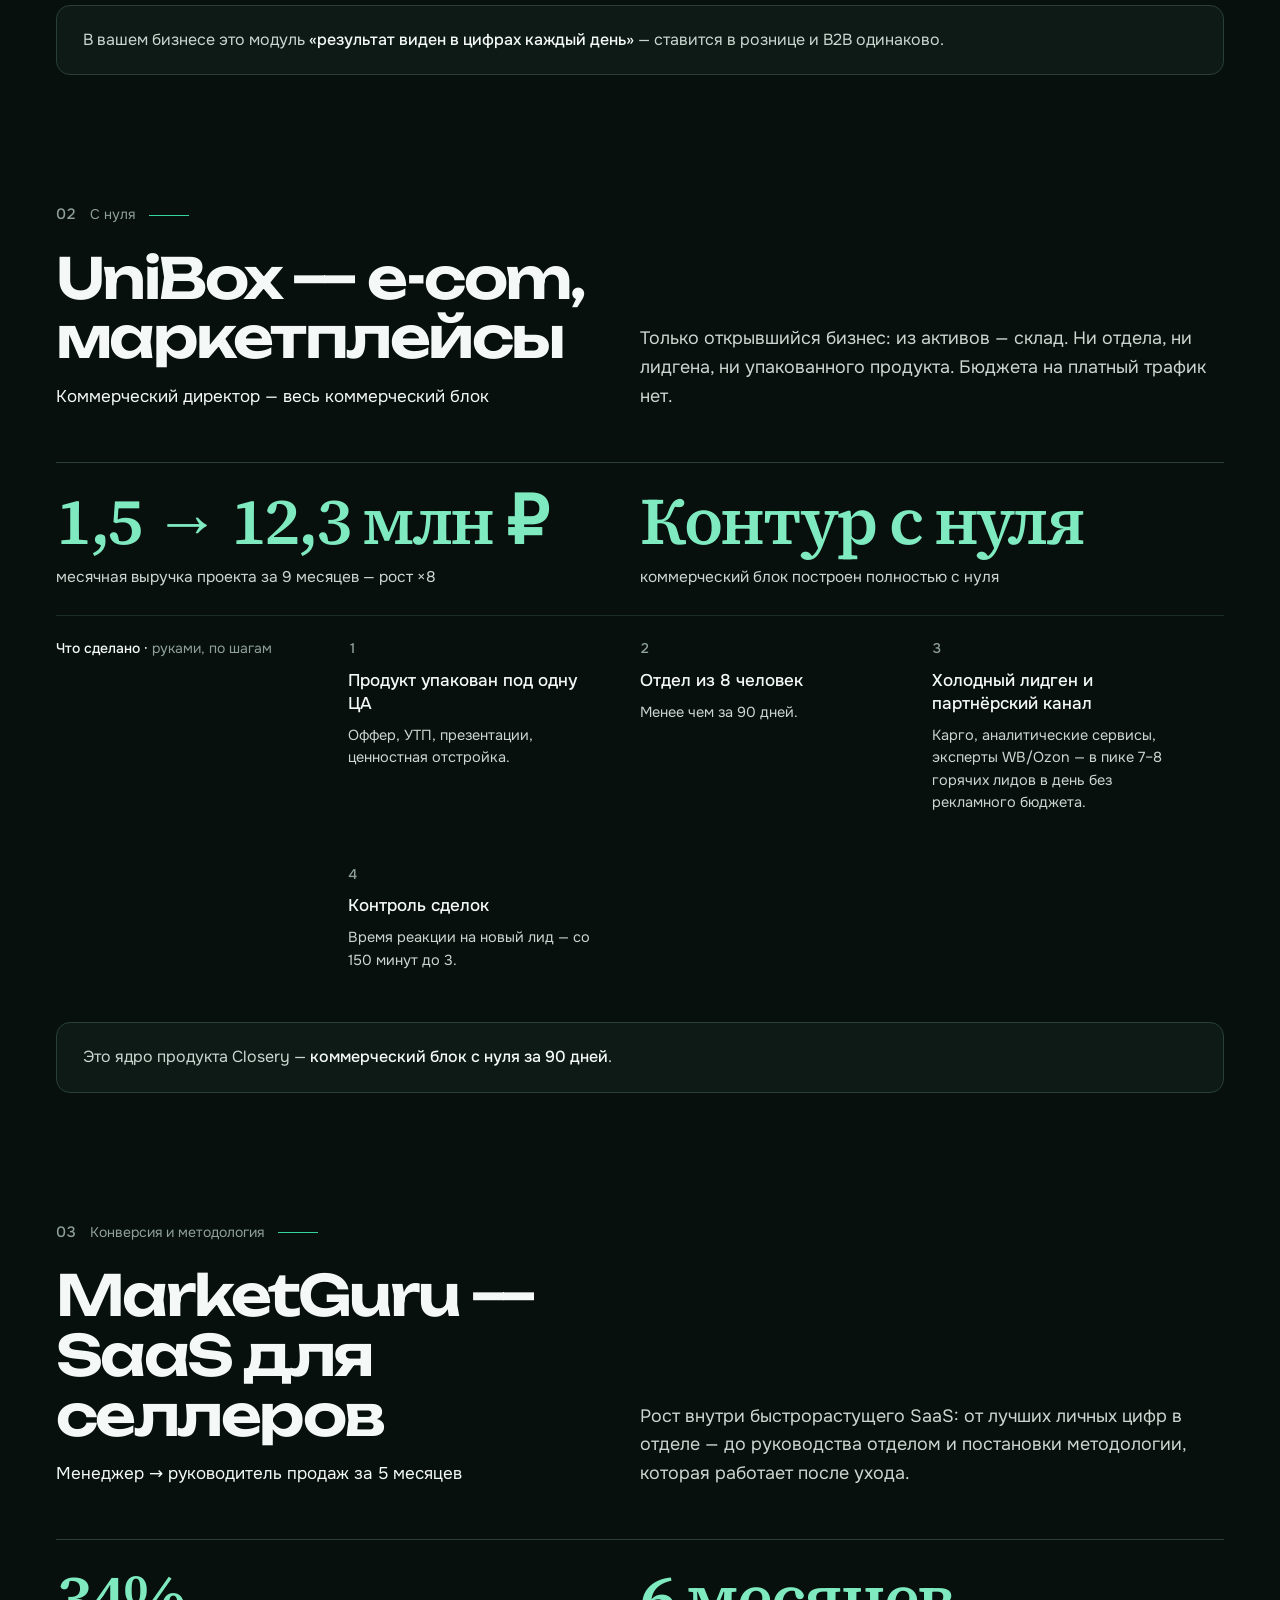
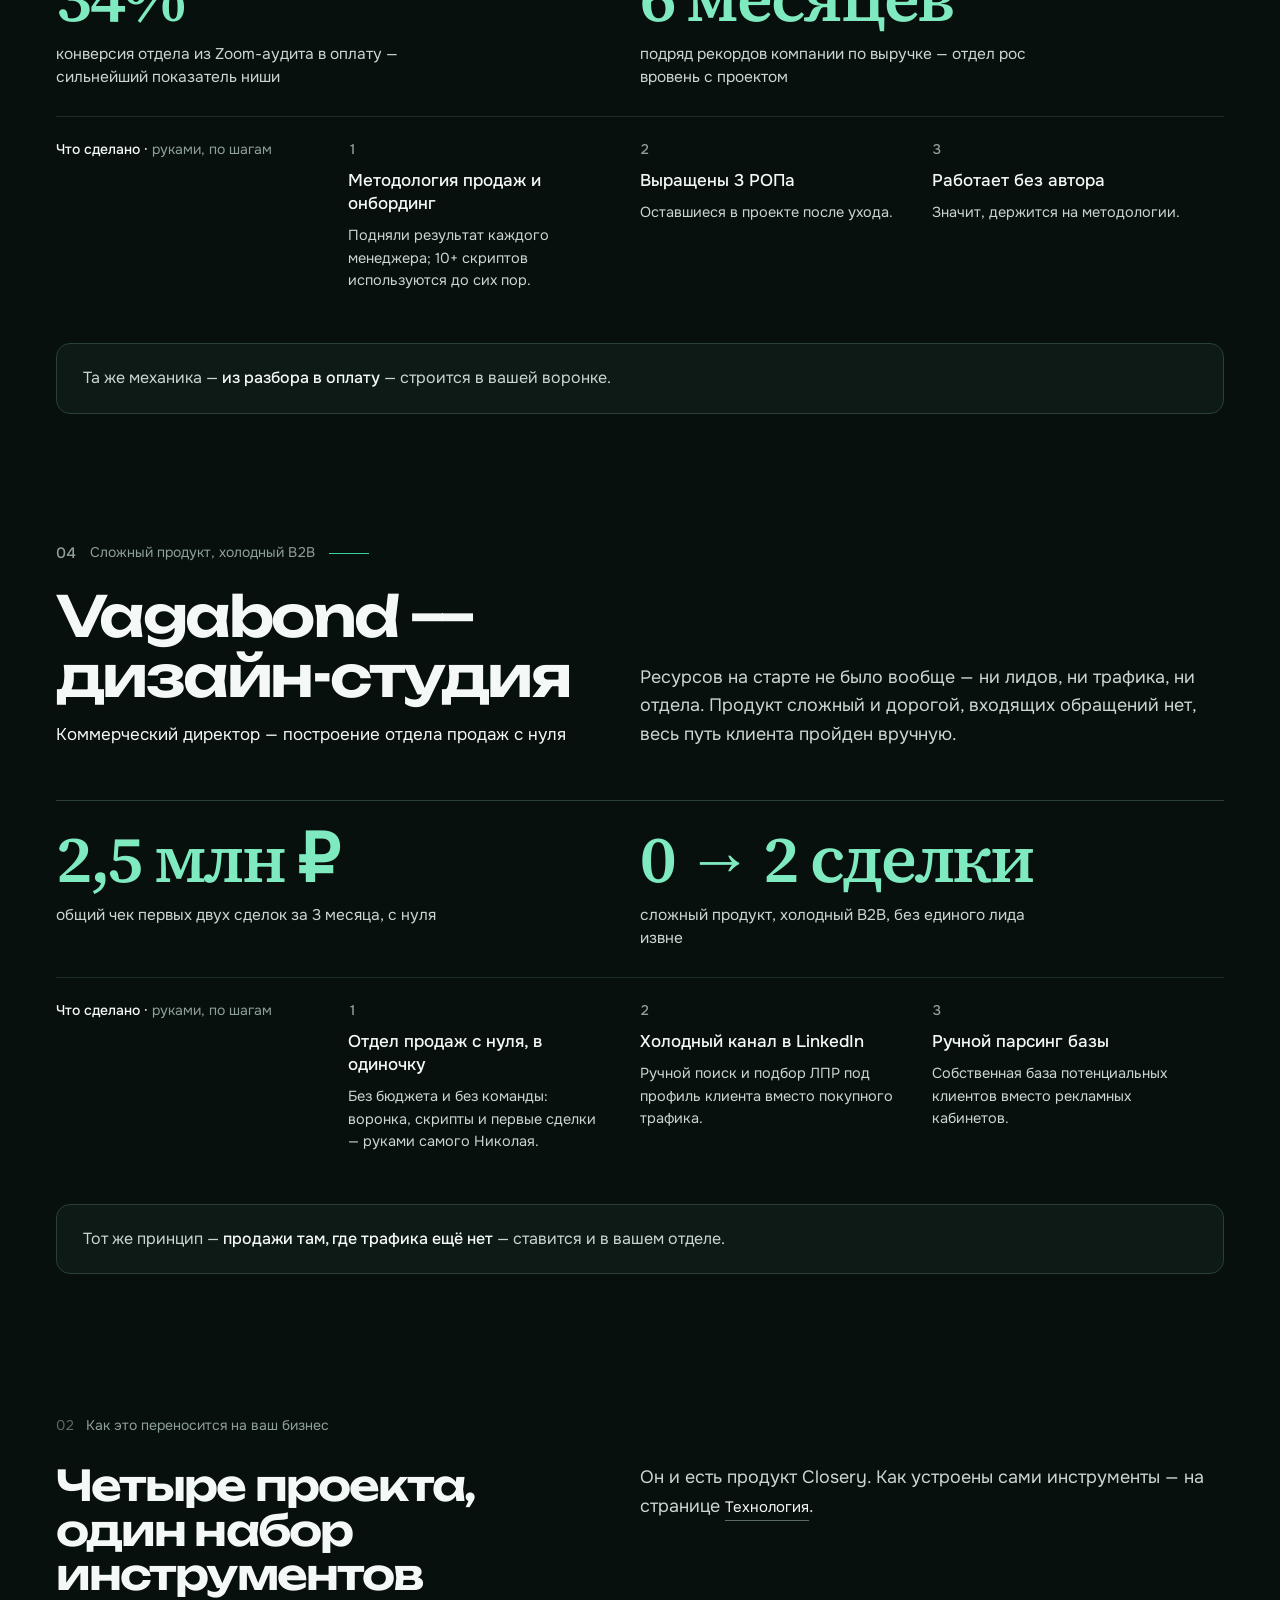
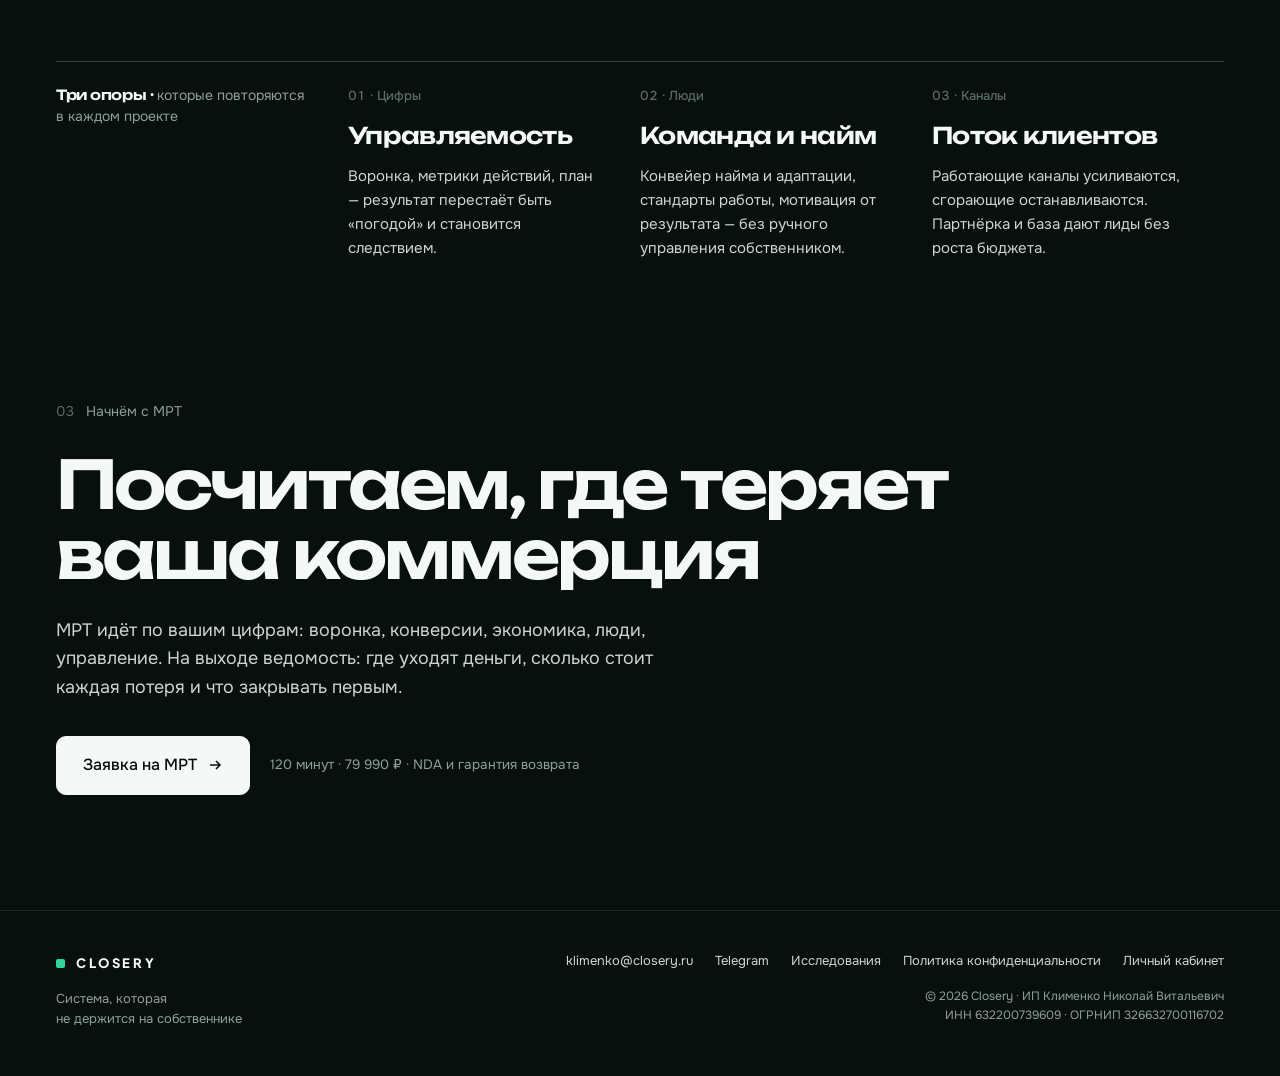
==== commit 1f8f5e2e: "Отчёт МРТ без «течь» и «а не»; пример на главной в двух темах и в PDF - Текст отчёта, PDF и инсайтов" ====
--- a/cases/index.html
+++ b/cases/index.html
@@ -10,7 +10,7 @@
 <meta property="og:type" content="website">
 <meta property="og:site_name" content="Closery">
 <meta property="og:title" content="Кейсы · Closery">
-<meta property="og:description" content="Четыре проекта, четыре точки входа — кризис, ноль, сложный продукт, масштабирование. Один подход: управление на цифрах, а не на ощущениях.">
+<meta property="og:description" content="Четыре проекта, четыре точки входа — кризис, ноль, сложный продукт, масштабирование. Один подход: управление на цифрах.">
 <meta property="og:url" content="https://closery.ru/cases/">
 <meta property="og:image" content="https://closery.ru/og.png">
 <meta name="twitter:card" content="summary_large_image">
@@ -144,7 +144,7 @@
   <h1 class="rv">10 лет в коммерции изнутри компаний</h1>
   <div class="hero-row">
     <p class="lede rv">От менеджера до коммерческого директора и построения коммерческих блоков с нуля. Четыре проекта, четыре разные точки входа — кризис, ноль, сложный продукт, масштабирование.</p>
-    <p class="lede rv"><strong>Один подход: управление на цифрах, а не на ощущениях.</strong> Ниже — что было на входе, что сделано руками и какой получился результат.</p>
+    <p class="lede rv"><strong>Один подход: управление на цифрах.</strong> Ниже — что было на входе, что сделано руками и какой получился результат.</p>
   </div>
   <nav class="idx rv" aria-label="Проекты">
     <a href="#cdek"><small>01 · Антикризис</small><b>CDEK</b><strong>Топ-5</strong><span>с 30-го места среди ~1000 франчайзи за 4,5 месяца</span></a>
@@ -169,7 +169,7 @@
     <div><b>Выручка ×2</b><span>за 10 месяцев работы</span></div>
   </div>
   <div class="did g4 rv"><div class="c4"><b>Что сделано</b>руками, по шагам</div>
-    <div><small>1</small><b>Пересобрана система продаж</b><p>Воронка и ежедневные метрики действий каждого сотрудника в общей таблице — результат стал следствием считаемых действий, а не «хорошего месяца».</p></div>
+    <div><small>1</small><b>Пересобрана система продаж</b><p>Воронка и ежедневные метрики действий каждого сотрудника в общей таблице — результат стал следствием считаемых действий.</p></div>
     <div><small>2</small><b>Перестроены найм и адаптация</b><p>С 6 новых сотрудников в год до конвейера с ёмкостью 100+ — без участия топов в онбординге.</p></div>
     <div><small>3</small><b>Починена коммуникация между отделами</b><p>eNPS 71% → 97%.</p></div>
   </div>
@@ -216,7 +216,7 @@
   <div class="did g4 rv"><div class="c4"><b>Что сделано</b>руками, по шагам</div>
     <div><small>1</small><b>Методология продаж и онбординг</b><p>Подняли результат каждого менеджера; 10+ скриптов используются до сих пор.</p></div>
     <div><small>2</small><b>Выращены 3 РОПа</b><p>Оставшиеся в проекте после ухода.</p></div>
-    <div><small>3</small><b>Работает без автора</b><p>Признак методологии, а не таланта.</p></div>
+    <div><small>3</small><b>Работает без автора</b><p>Значит, держится на методологии.</p></div>
   </div>
   <p class="transfer rv">Та же механика — <b>из разбора в оплату</b> — строится в вашей воронке.</p>
 </section>
@@ -260,7 +260,7 @@
 <section class="w end">
   <p class="kick rv">Начнём с МРТ</p>
   <h2 class="rv">Посчитаем, где теряет ваша коммерция</h2>
-  <p class="lede rv">МРТ идёт по вашим цифрам: воронка, конверсии, экономика, люди, управление. На выходе ведомость: где уходят деньги, сколько стоит каждая течь и что закрывать первым.</p>
+  <p class="lede rv">МРТ идёт по вашим цифрам: воронка, конверсии, экономика, люди, управление. На выходе ведомость: где уходят деньги, сколько стоит каждая потеря и что закрывать первым.</p>
   <div class="hero-cta rv">
     <a class="btn" href="https://t.me/klimenko_prod" target="_blank" rel="noopener">Заявка на МРТ <svg width="16" height="16" viewBox="0 0 16 16" fill="none" aria-hidden="true"><path d="M3 8h10M9 4l4 4-4 4" stroke="currentColor" stroke-width="1.6"/></svg></a>
     <span class="note">120 минут · 79&nbsp;990&nbsp;₽ · NDA и гарантия возврата</span>
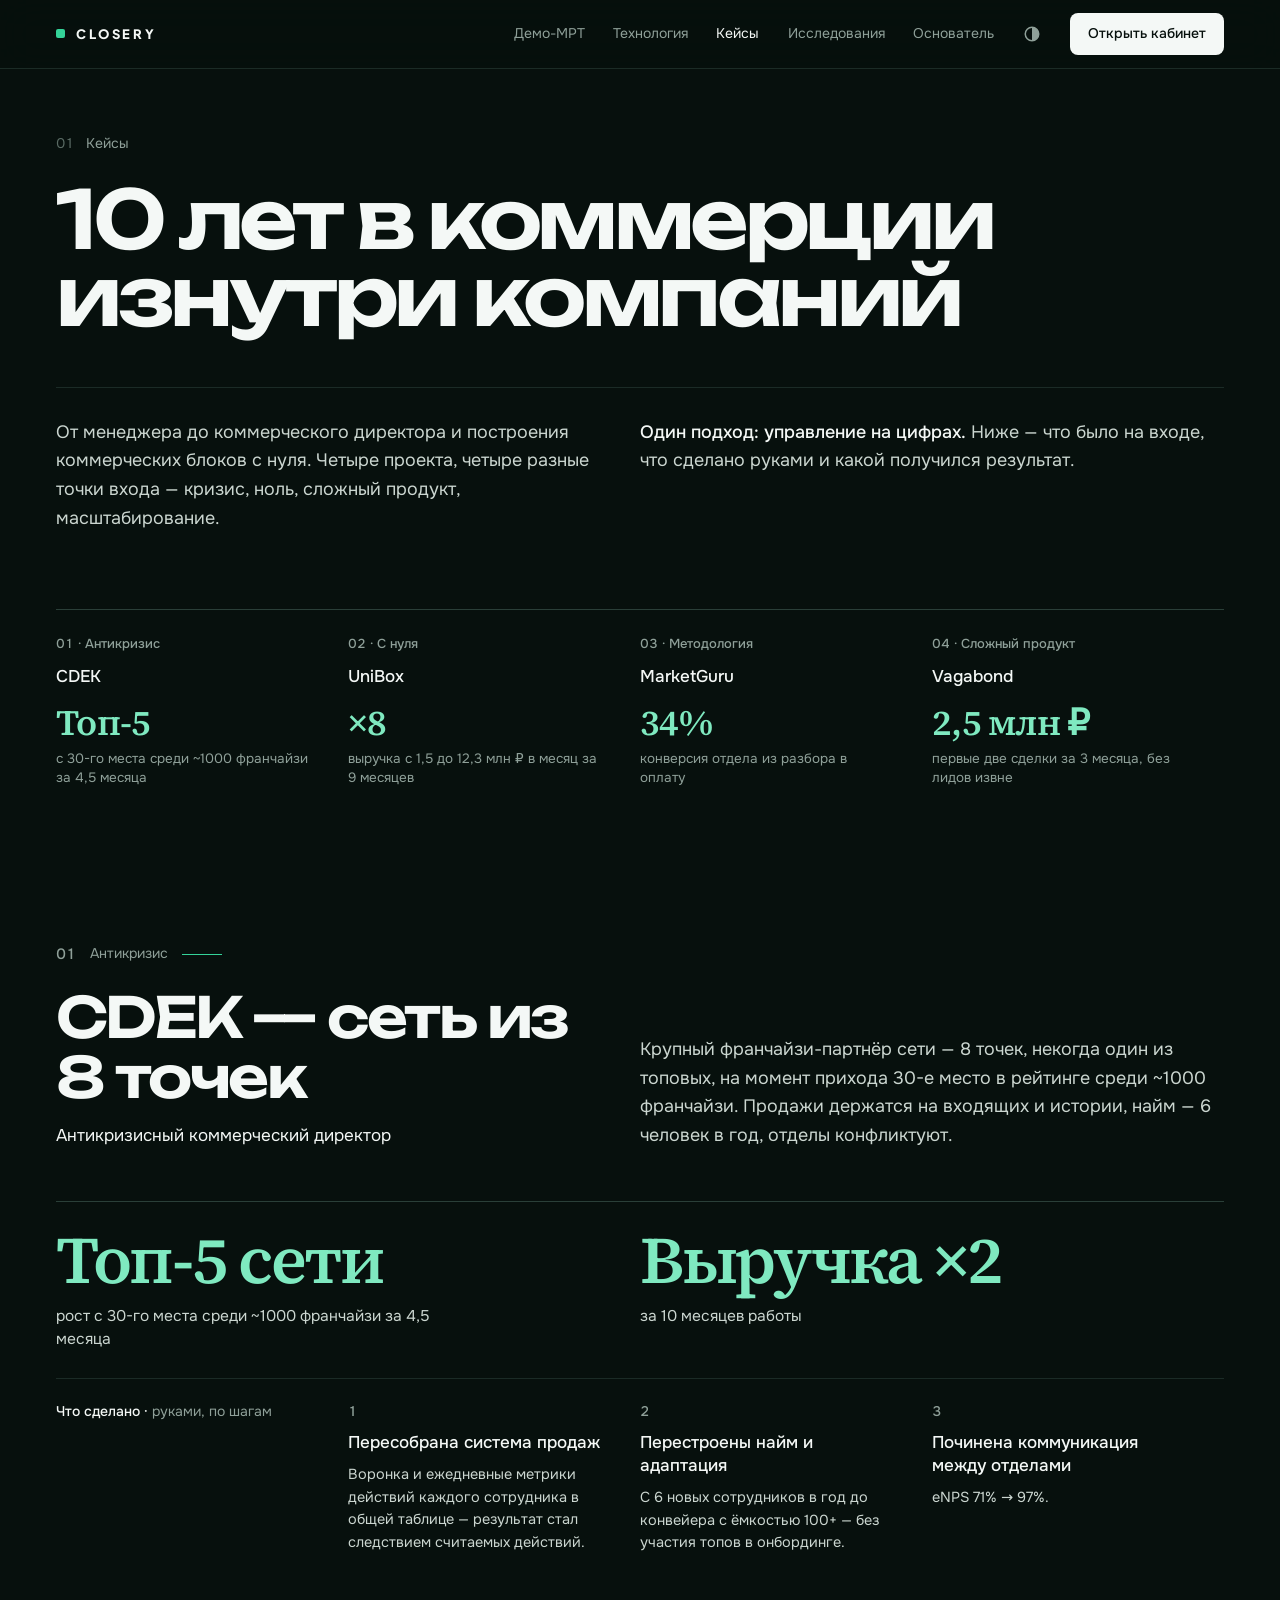
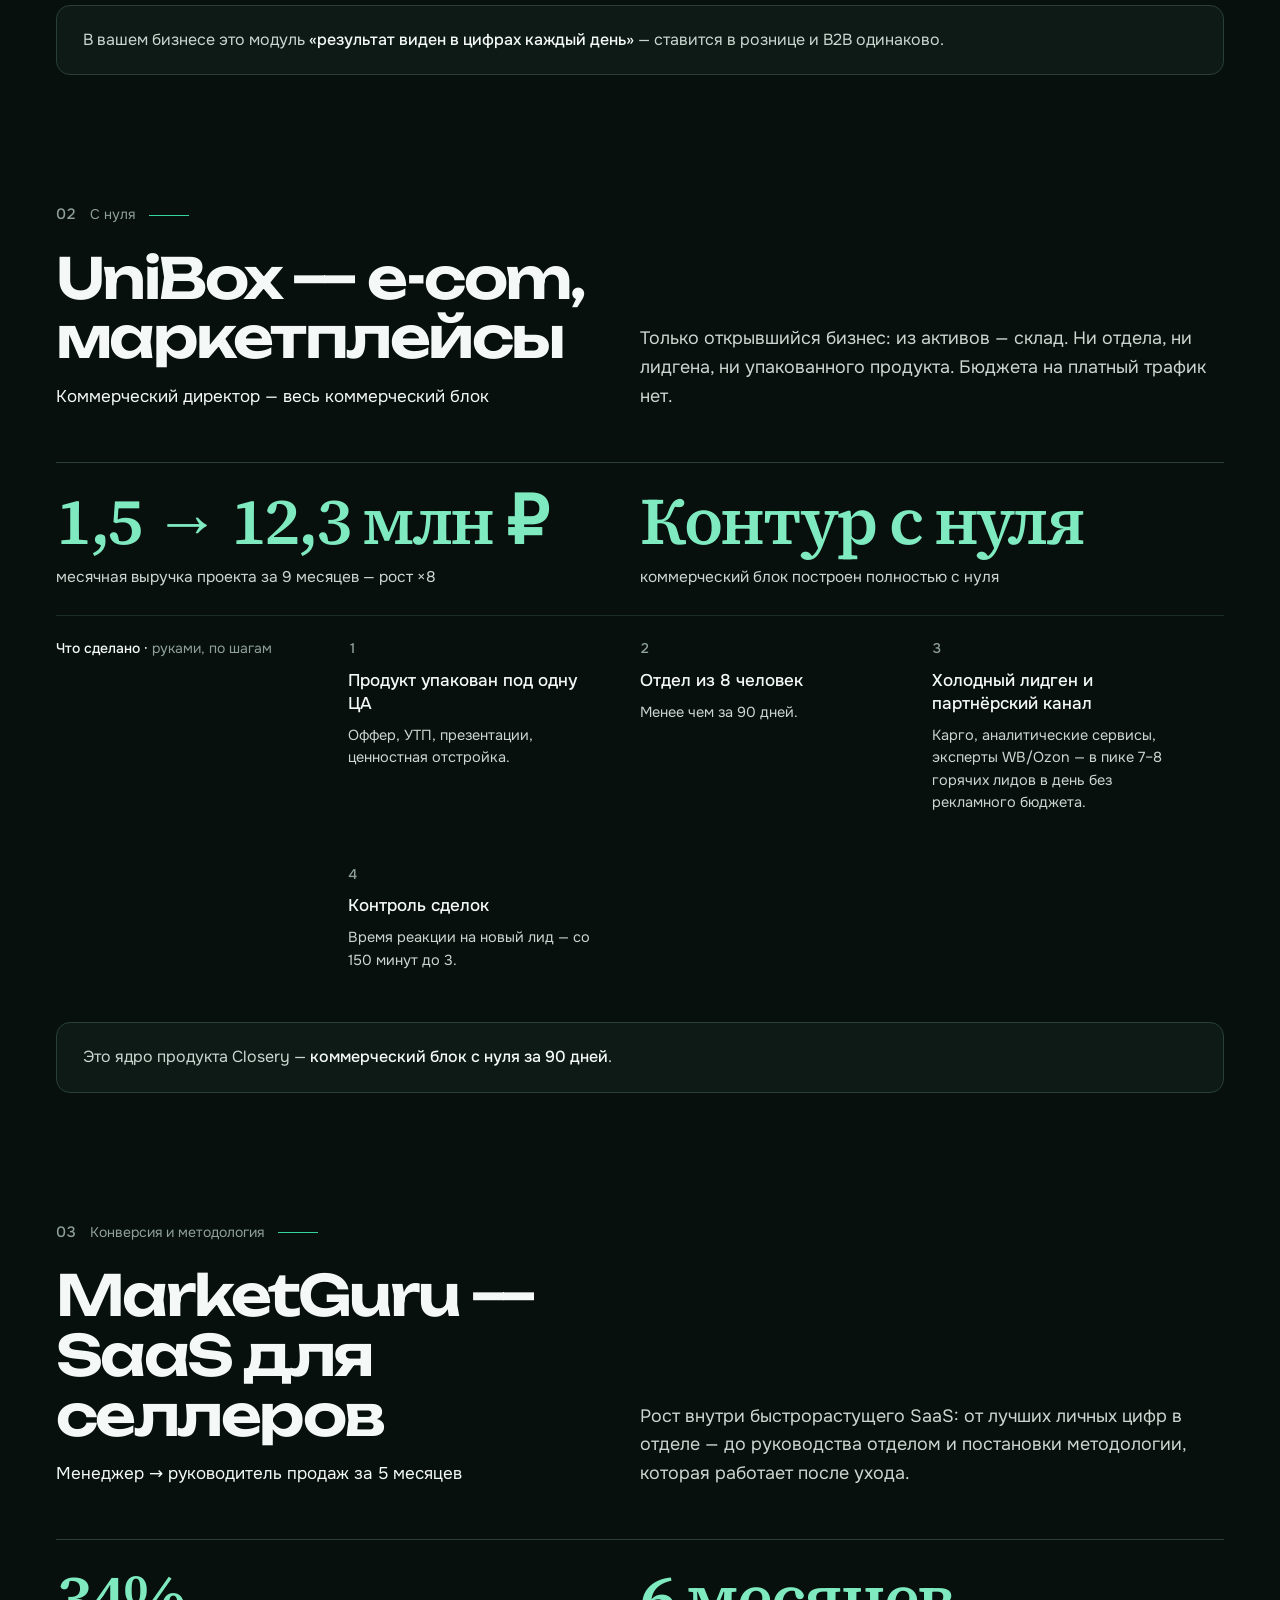
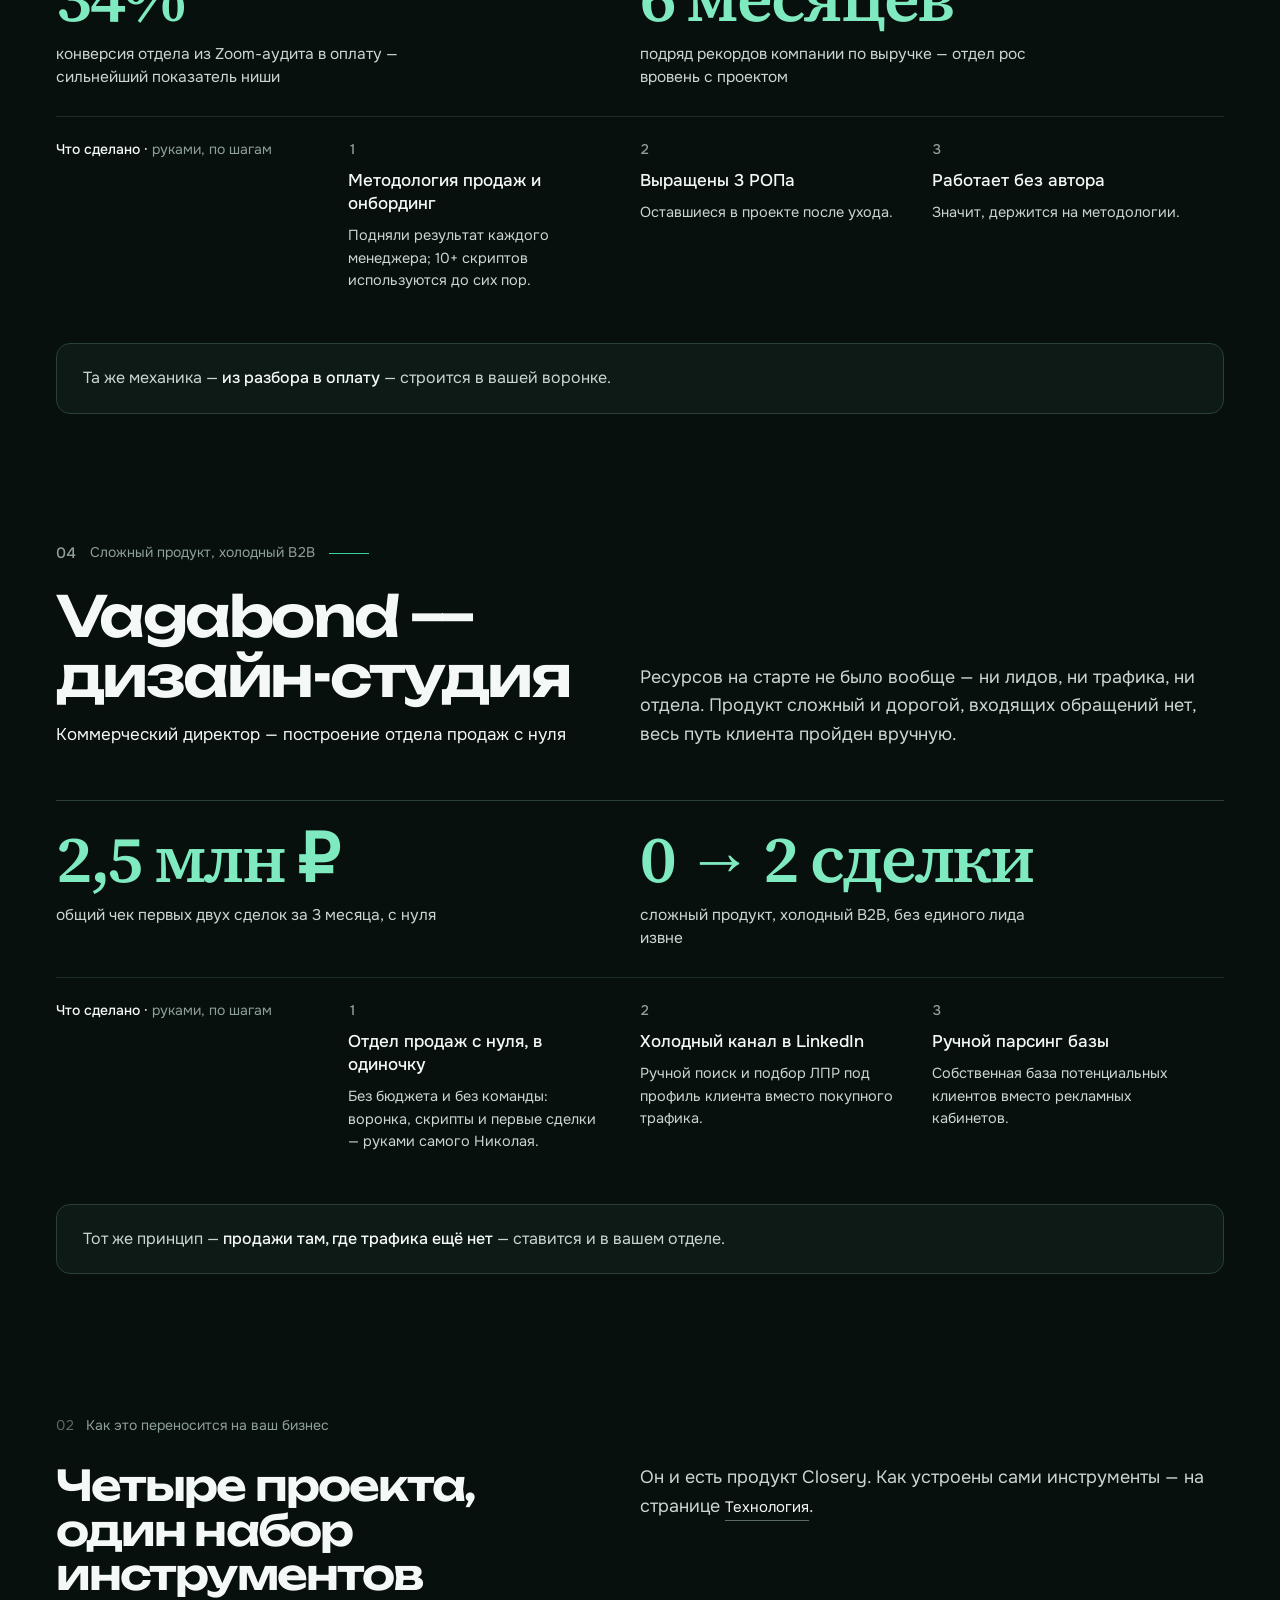
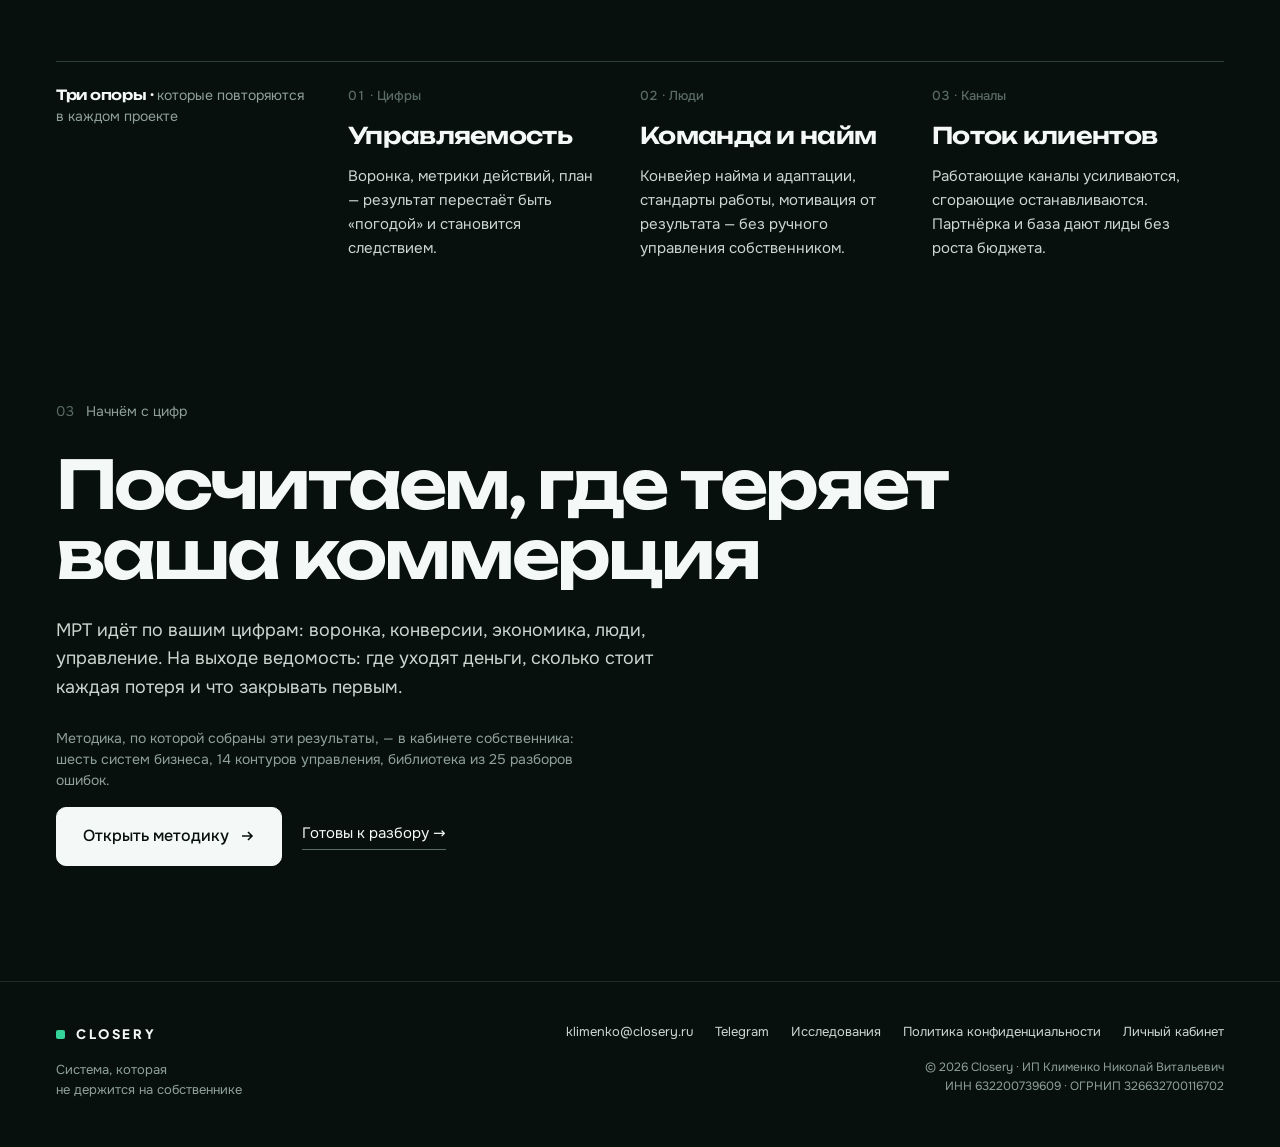
==== commit a5ca0d03: "Сайт — витрина кабинета: кнопки ведут на регистрацию в lk.closery.ru Решение 06.10.2026: одна воронк" ====
--- a/cases/index.html
+++ b/cases/index.html
@@ -76,6 +76,8 @@
 .end h2{max-width:16ch;font-size:clamp(36px,5.2vw,84px)}
 .end .lede{margin-top:26px}
 .hero-cta{display:flex;flex-wrap:wrap;align-items:center;gap:12px 20px;margin-top:34px}
+.cab-why{margin-top:26px;font-size:14px;line-height:1.5;color:var(--ink-3);max-width:60ch}
+.cab-why+.hero-cta{margin-top:16px}
 
 /* ── сетка из четырёх колонок: линии 25 / 50 / 75%. Тройные блоки получают подпись в первой четверти ── */
 .c4{font-size:14px;line-height:1.5;color:var(--ink-3);padding-right:var(--cg)}
@@ -129,13 +131,13 @@
       <a class="bar-lnk on" href="/cases/">Кейсы</a>
       <a class="bar-lnk" href="/research/">Исследования</a>
       <a class="bar-lnk opt" href="/#founder">Основатель</a>
-      <a class="bar-cta" href="https://t.me/klimenko_prod" target="_blank" rel="noopener">Заявка на МРТ</a>
+      <a class="bar-cta" href="https://lk.closery.ru/register?next=/demo&amp;utm_source=site&amp;utm_content=cases-header">Открыть кабинет</a>
       <button class="bar-burger" id="barBurger" aria-label="Меню" aria-expanded="false"><span></span><span></span><span></span></button>
     </nav>
   </div>
   <i class="progress" id="progress"></i>
 </header>
-<div class="bar-mobile" id="barMobile"><a href="/">Главная</a><a href="/mrt-demo/">Демо-МРТ</a><a href="/technology/">Технология</a><a href="/cases/">Кейсы</a><a href="/research/">Исследования</a><a href="https://t.me/klimenko_prod" target="_blank" rel="noopener">Заявка на МРТ</a></div>
+<div class="bar-mobile" id="barMobile"><a href="/">Главная</a><a href="/mrt-demo/">Демо-МРТ</a><a href="/technology/">Технология</a><a href="/cases/">Кейсы</a><a href="/research/">Исследования</a><a href="https://lk.closery.ru/register?next=/demo&amp;utm_source=site&amp;utm_content=cases-menu">Открыть кабинет</a></div>
 
 <main id="top">
 
@@ -258,12 +260,13 @@
 </section>
 
 <section class="w end">
-  <p class="kick rv">Начнём с МРТ</p>
+  <p class="kick rv">Начнём с цифр</p>
   <h2 class="rv">Посчитаем, где теряет ваша коммерция</h2>
   <p class="lede rv">МРТ идёт по вашим цифрам: воронка, конверсии, экономика, люди, управление. На выходе ведомость: где уходят деньги, сколько стоит каждая потеря и что закрывать первым.</p>
+  <p class="cab-why rv">Методика, по которой собраны эти результаты, — в кабинете собственника: шесть систем бизнеса, 14 контуров управления, библиотека из 25 разборов ошибок.</p>
   <div class="hero-cta rv">
-    <a class="btn" href="https://t.me/klimenko_prod" target="_blank" rel="noopener">Заявка на МРТ <svg width="16" height="16" viewBox="0 0 16 16" fill="none" aria-hidden="true"><path d="M3 8h10M9 4l4 4-4 4" stroke="currentColor" stroke-width="1.6"/></svg></a>
-    <span class="note">120 минут · 79&nbsp;990&nbsp;₽ · NDA и гарантия возврата</span>
+    <a class="btn" href="https://lk.closery.ru/register?next=/systems&amp;utm_source=site&amp;utm_content=cases-final">Открыть методику <svg width="16" height="16" viewBox="0 0 16 16" fill="none" aria-hidden="true"><path d="M3 8h10M9 4l4 4-4 4" stroke="currentColor" stroke-width="1.6"/></svg></a>
+    <a class="lnk" href="https://lk.closery.ru/register?next=/mri&amp;utm_source=site&amp;utm_content=cases-final-mri">Готовы к разбору →</a>
   </div>
 </section>
 
@@ -281,7 +284,7 @@
         <a href="https://t.me/klimenko_prod">Telegram</a>
         <a href="/research/">Исследования</a>
         <a href="/policy/">Политика&nbsp;конфиденциальности</a>
-        <a href="https://cabinet.closery.ru/" rel="nofollow">Личный&nbsp;кабинет</a>
+        <a href="https://lk.closery.ru/" rel="nofollow">Личный&nbsp;кабинет</a>
       </div>
       <div class="ft-legal">© 2026 Closery · ИП Клименко Николай Витальевич<br>ИНН 632200739609 · ОГРНИП 326632700116702</div>
     </div>
@@ -289,5 +292,6 @@
 </footer>
 <script src="/site.js"></script>
 <script src="/lead.js" defer></script>
+<script src="/cab.js" defer></script>
 </body>
 </html>
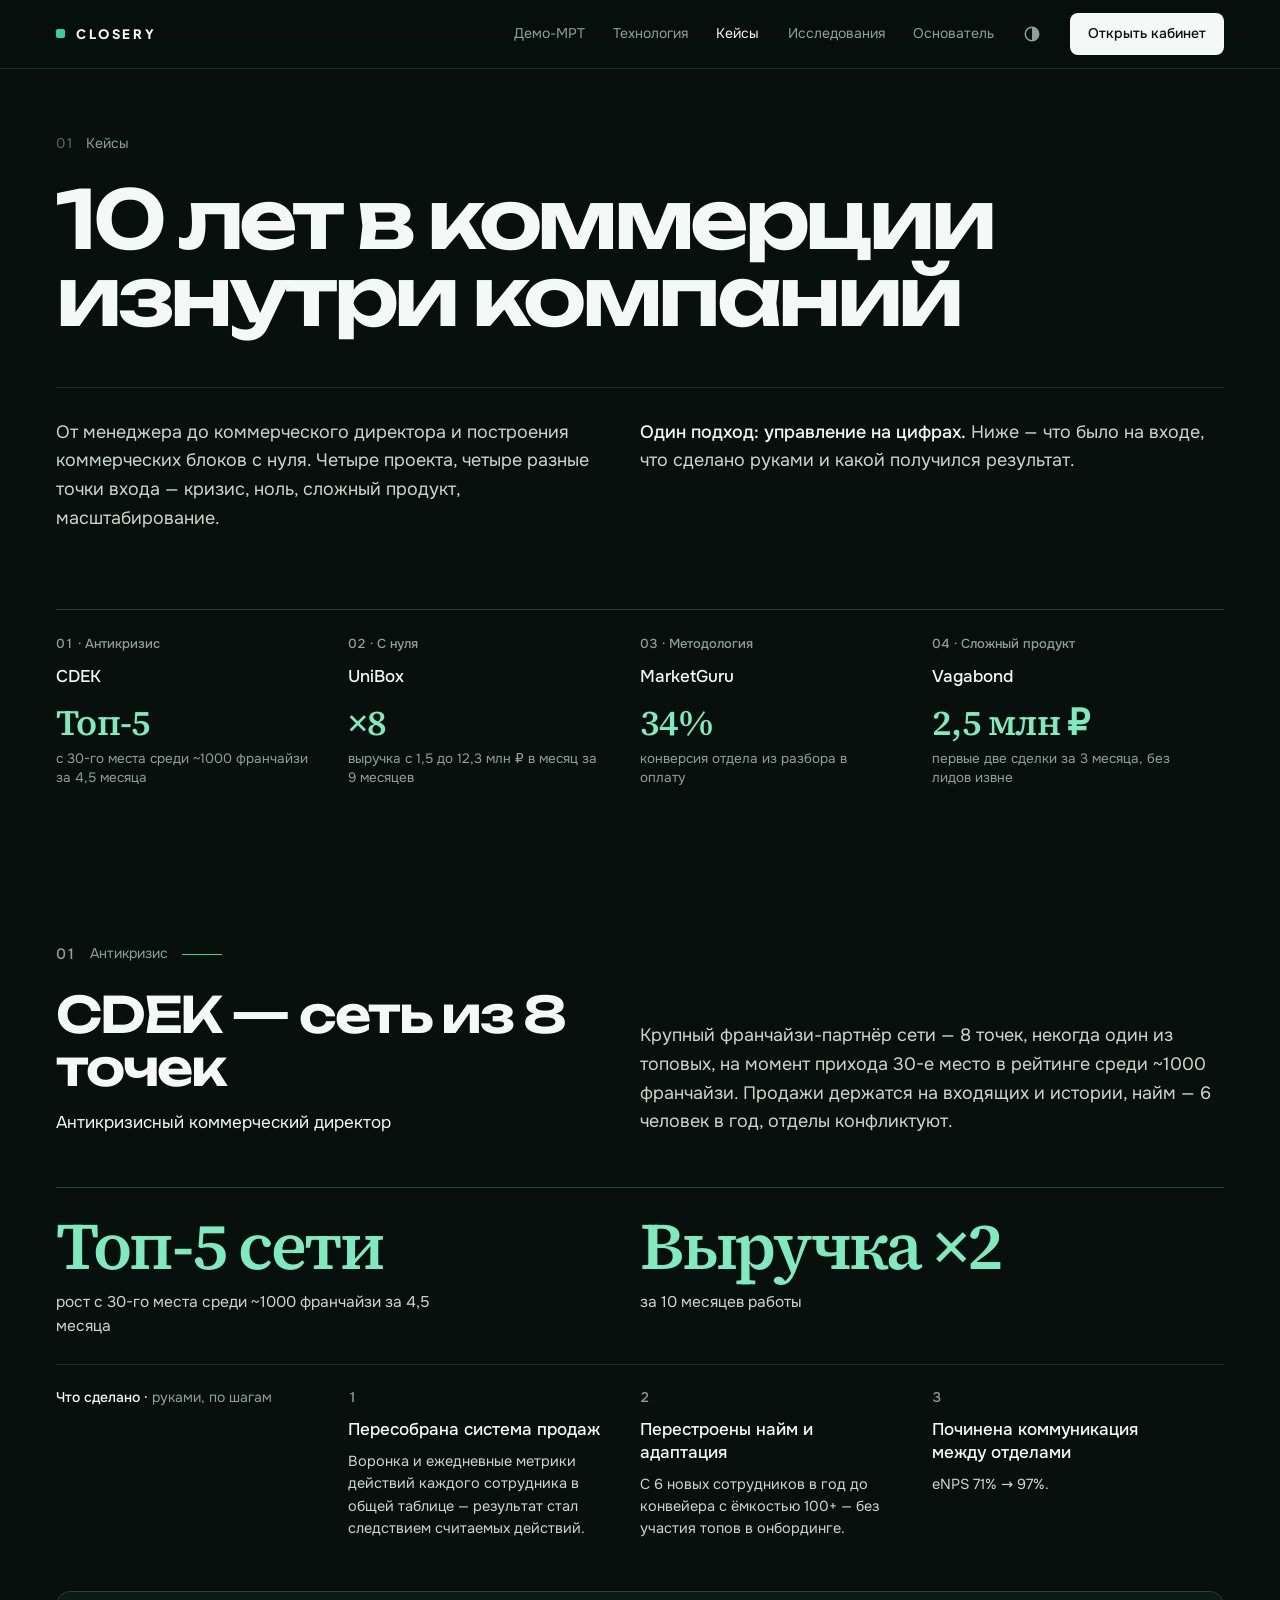
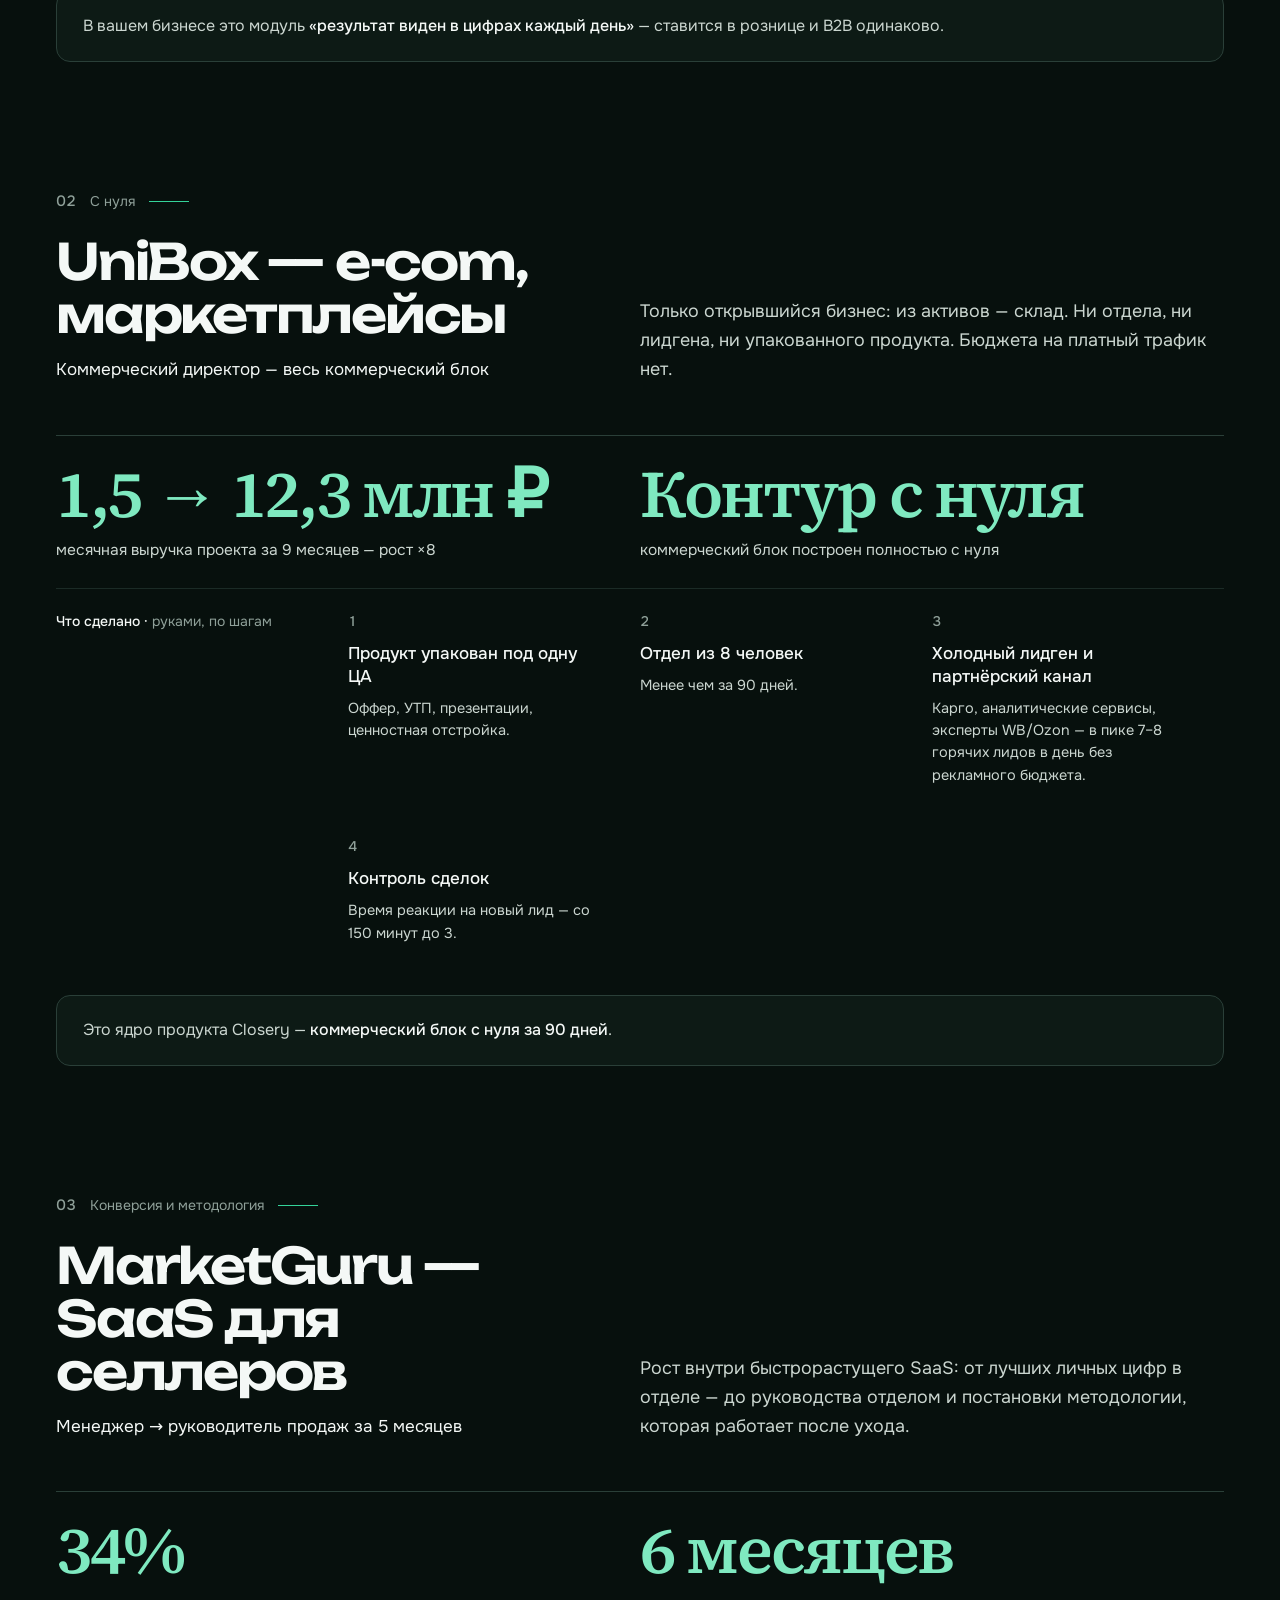
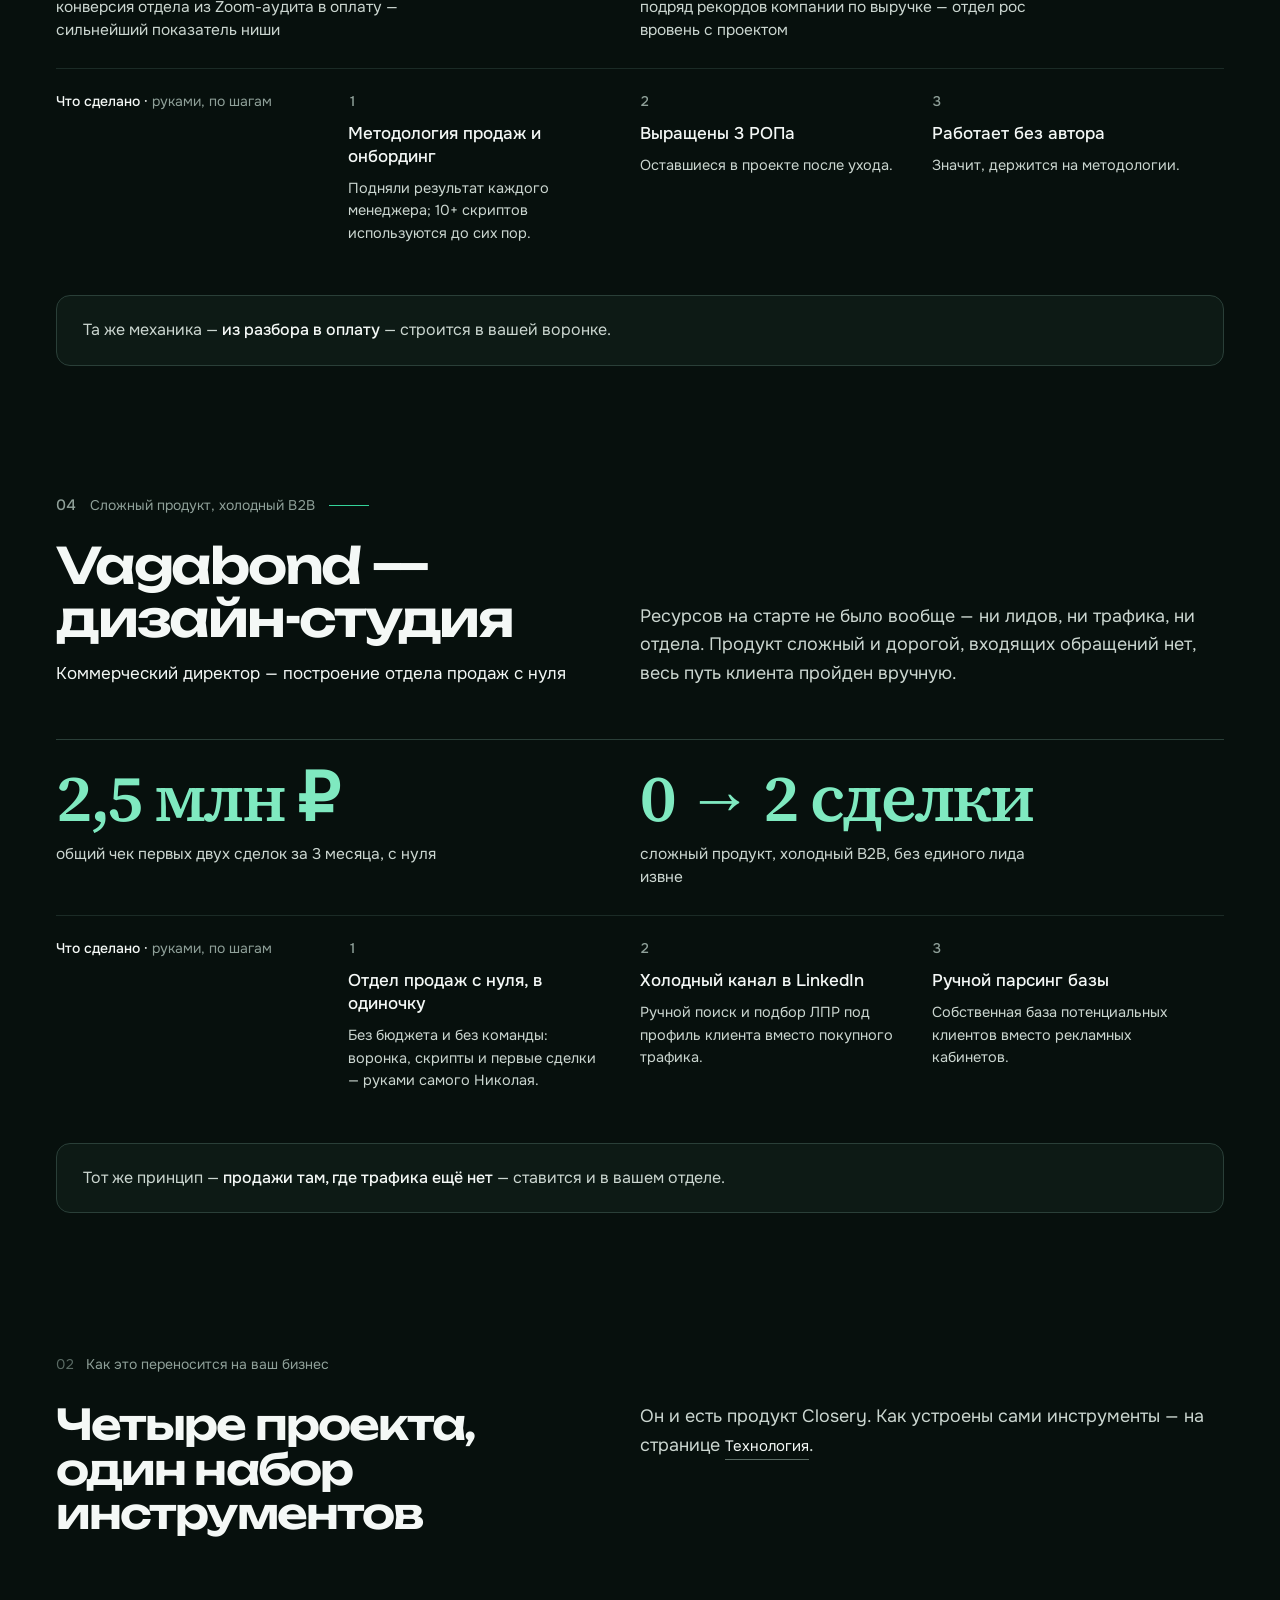
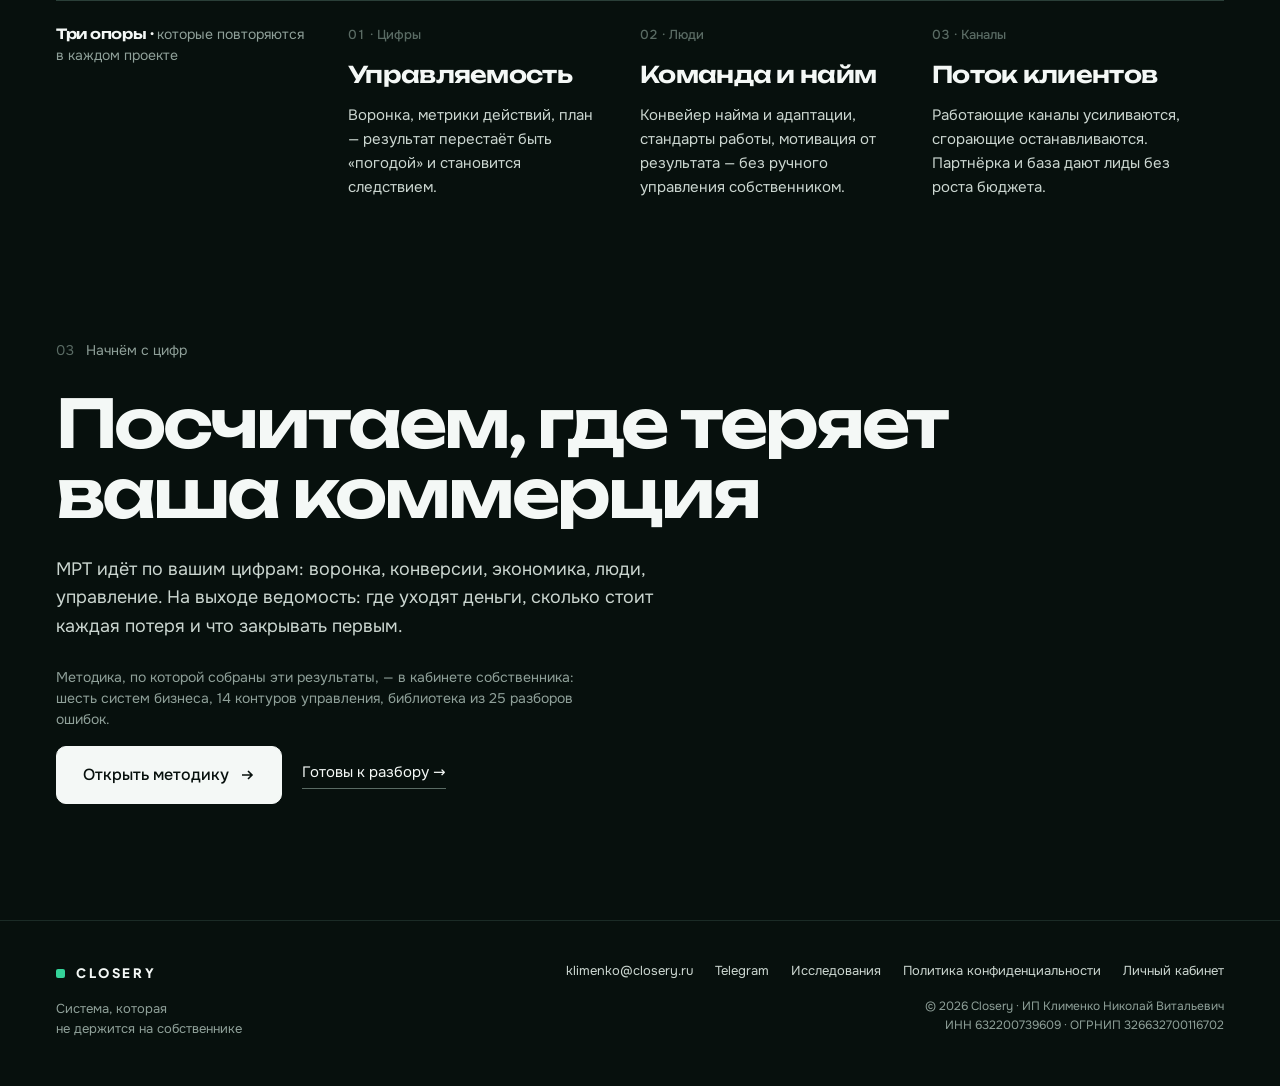
==== commit 8ef8f398: "Сайт: длинные заголовки и цифры больше не вылезают за колонку Прогон страниц на 21 ширине от 320 до " ====
--- a/cases/index.html
+++ b/cases/index.html
@@ -44,7 +44,7 @@
 .case-n{font-family:var(--num);font-weight:600;font-size:15px;color:var(--ink-3);display:flex;gap:14px;align-items:center;margin-bottom:22px}
 .case-n::after{content:"";width:40px;height:1px;background:var(--ok)}
 .case-n i{font-style:normal;color:var(--ink-3);font-family:var(--ui);font-weight:400;font-size:14px}
-.case h2{font-size:clamp(34px,4.4vw,70px)}
+.case h2{font-size:clamp(28px,3.9vw,60px);overflow-wrap:break-word}
 .case-role{margin-top:16px;font-size:17px;color:var(--ink)}
 .case-ctx{font-size:clamp(17px,1.4vw,20px);line-height:1.6;color:var(--ink-2)}
 .res{display:grid;grid-template-columns:minmax(0,1fr);gap:0;margin-top:clamp(40px,4vw,64px);border-top:1px solid var(--rule-2)}
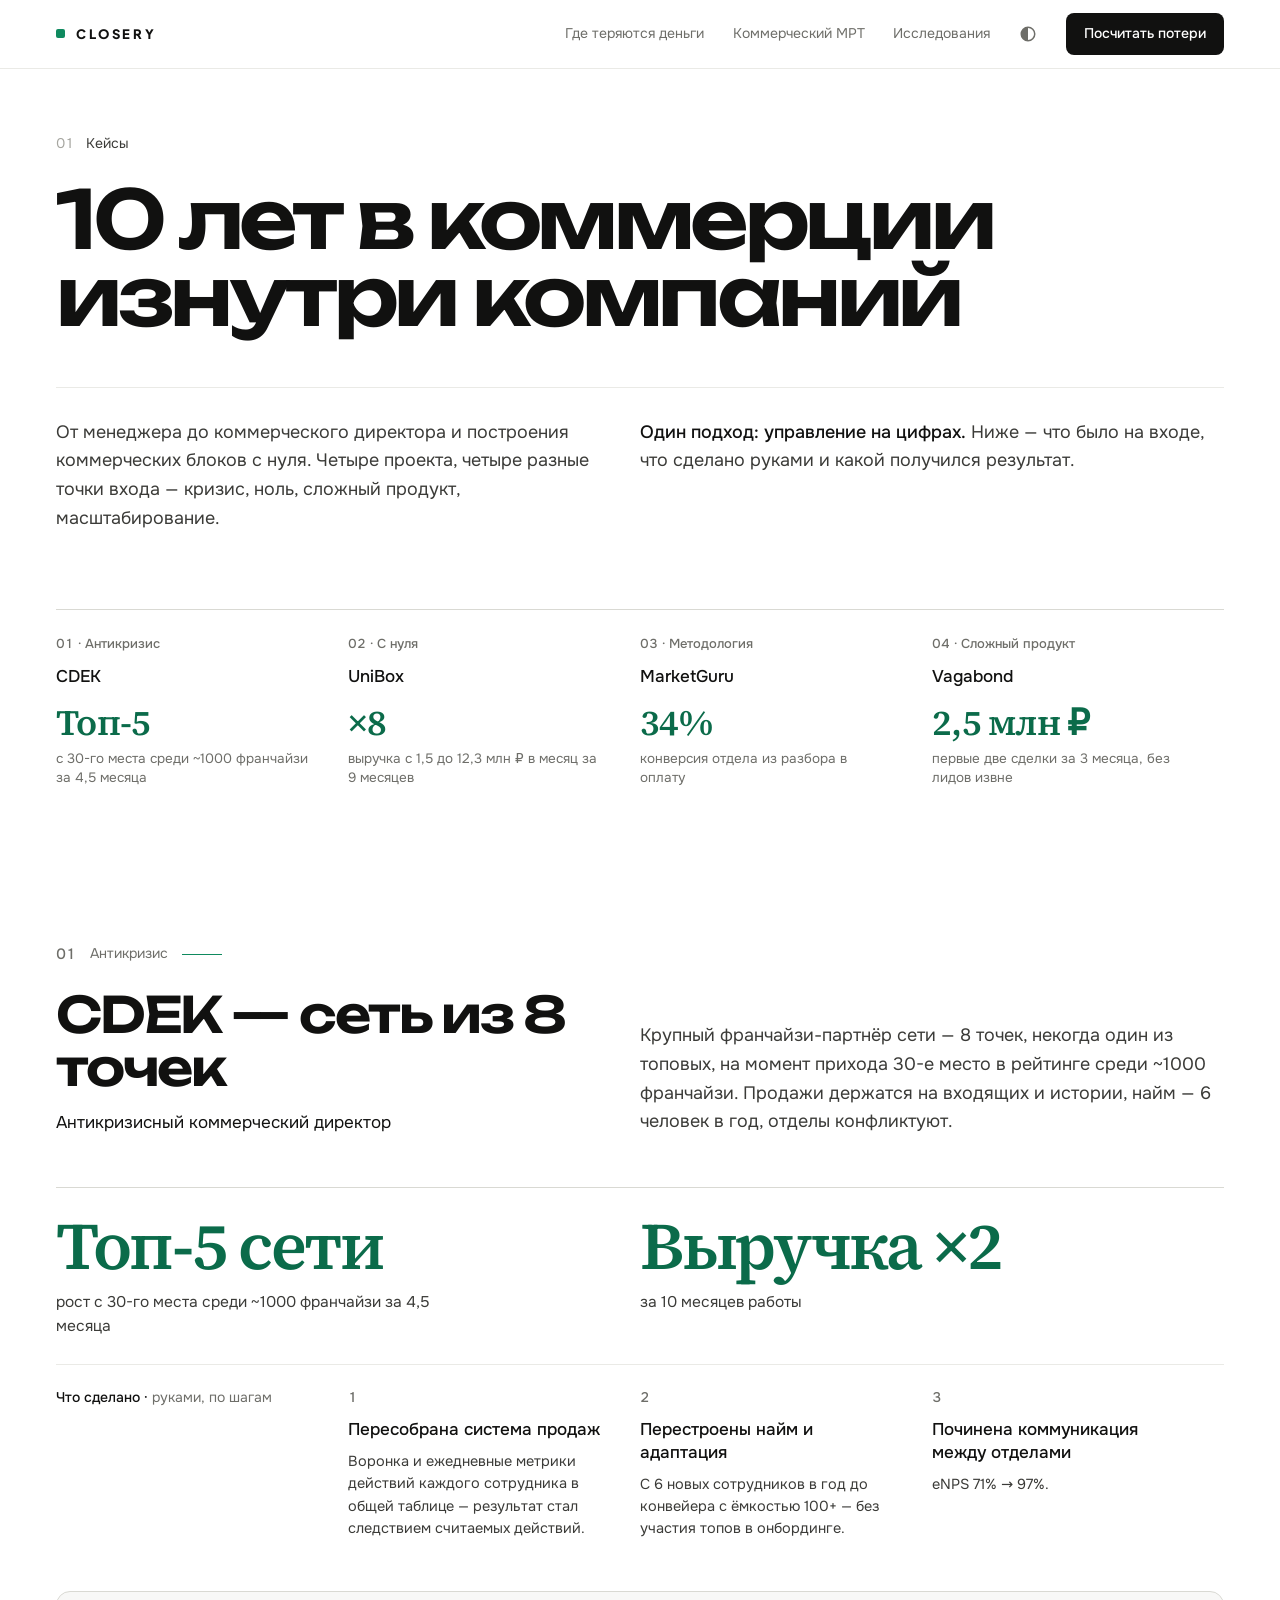
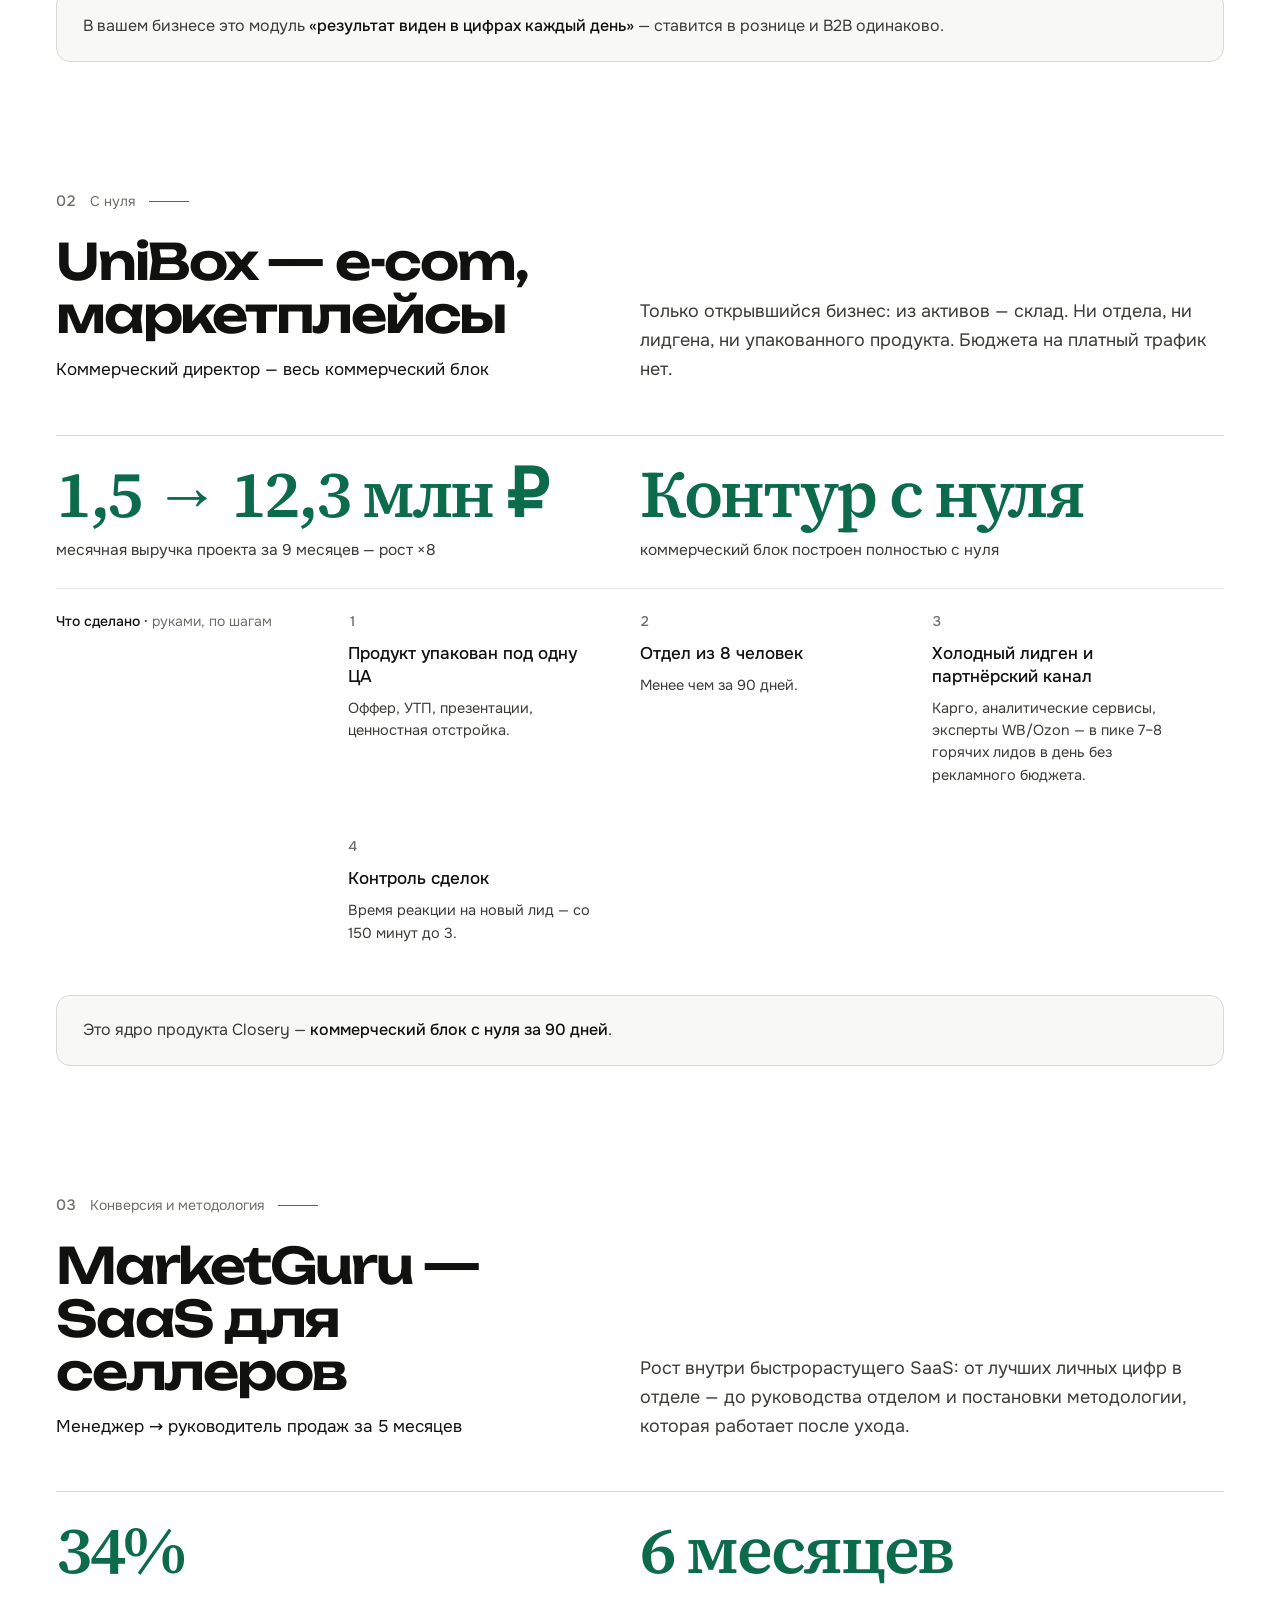
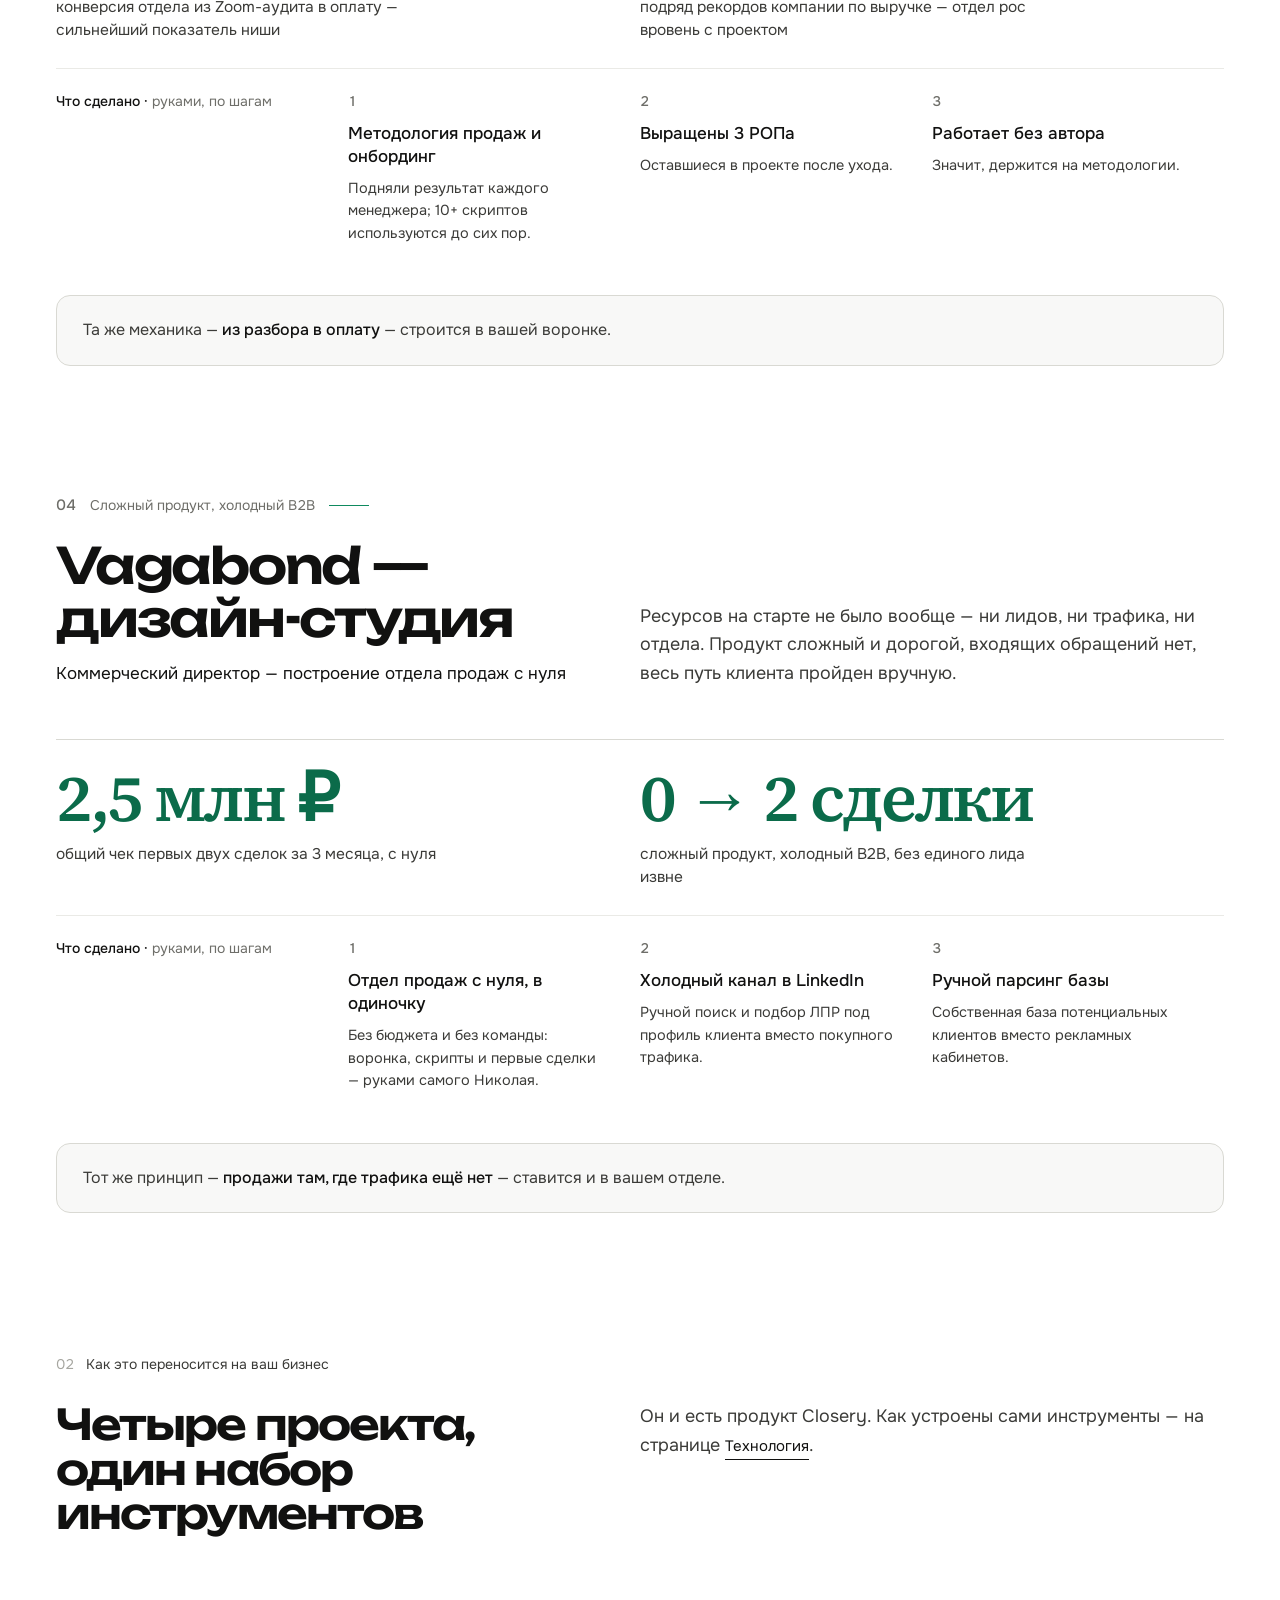
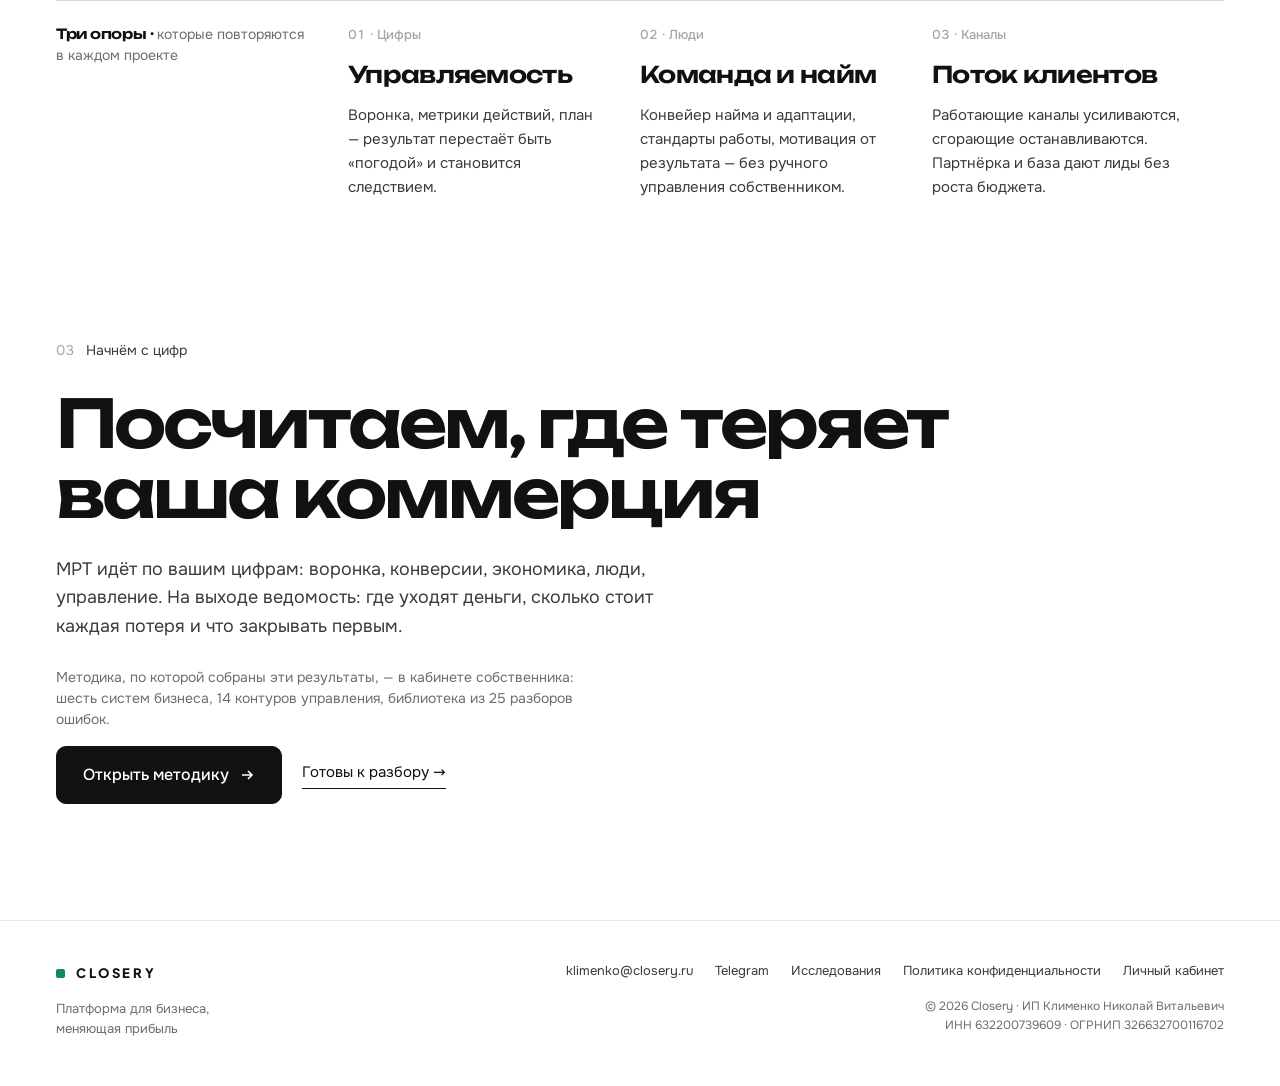
==== commit e3562c38: "Главная 2.0: платформа для бизнеса, меняющая прибыль Сайт белый по умолчанию, тёмная тема кнопкой. О" ====
--- a/cases/index.html
+++ b/cases/index.html
@@ -5,7 +5,8 @@
 <meta name="viewport" content="width=device-width, initial-scale=1">
 <script src="/theme.js"></script>
 <title>Кейсы · Closery</title>
-<meta name="description" content="Четыре проекта Николая Клименко: CDEK, UniBox, MarketGuru, Vagabond. Кризис, ноль, методология, сложный продукт — и один подход: управление на цифрах.">
+<meta name="description" content="Четыре проекта: CDEK, UniBox, MarketGuru, Vagabond. Кризис, ноль, методология, сложный продукт — и один подход: управление на цифрах.">
+<meta name="robots" content="noindex, follow">
 <link rel="canonical" href="https://closery.ru/cases/">
 <meta property="og:type" content="website">
 <meta property="og:site_name" content="Closery">
@@ -126,18 +127,16 @@
   <div class="w bar-in">
     <a class="logo" href="/"><i></i>Closery</a>
     <nav class="bar-nav">
-      <a class="bar-lnk" href="/mrt-demo/">Демо-МРТ</a>
-      <a class="bar-lnk" href="/technology/">Технология</a>
-      <a class="bar-lnk on" href="/cases/">Кейсы</a>
+      <a class="bar-lnk" href="/#leaks">Где теряются деньги</a>
+      <a class="bar-lnk" href="/mri/">Коммерческий МРТ</a>
       <a class="bar-lnk" href="/research/">Исследования</a>
-      <a class="bar-lnk opt" href="/#founder">Основатель</a>
-      <a class="bar-cta" href="https://lk.closery.ru/register?next=/demo&amp;utm_source=site&amp;utm_content=cases-header">Открыть кабинет</a>
+      <a class="bar-cta" href="https://lk.closery.ru/register?next=/start&amp;utm_source=site&amp;utm_content=cases-header">Посчитать потери</a>
       <button class="bar-burger" id="barBurger" aria-label="Меню" aria-expanded="false"><span></span><span></span><span></span></button>
     </nav>
   </div>
   <i class="progress" id="progress"></i>
 </header>
-<div class="bar-mobile" id="barMobile"><a href="/">Главная</a><a href="/mrt-demo/">Демо-МРТ</a><a href="/technology/">Технология</a><a href="/cases/">Кейсы</a><a href="/research/">Исследования</a><a href="https://lk.closery.ru/register?next=/demo&amp;utm_source=site&amp;utm_content=cases-menu">Открыть кабинет</a></div>
+<div class="bar-mobile" id="barMobile"><a href="/">Главная</a><a href="/#leaks">Где теряются деньги</a><a href="/mri/">Коммерческий МРТ</a><a href="/research/">Исследования</a><a href="https://lk.closery.ru/register?next=/start&amp;utm_source=site&amp;utm_content=cases-menu">Посчитать потери</a></div>
 
 <main id="top">
 
@@ -276,7 +275,7 @@
   <div class="w ft">
     <div>
       <a class="logo" href="/"><i></i>Closery</a>
-      <div class="ft-tag">Система, которая<br>не держится на собственнике</div>
+      <div class="ft-tag">Платформа для бизнеса,<br>меняющая прибыль</div>
     </div>
     <div>
       <div class="ft-links">
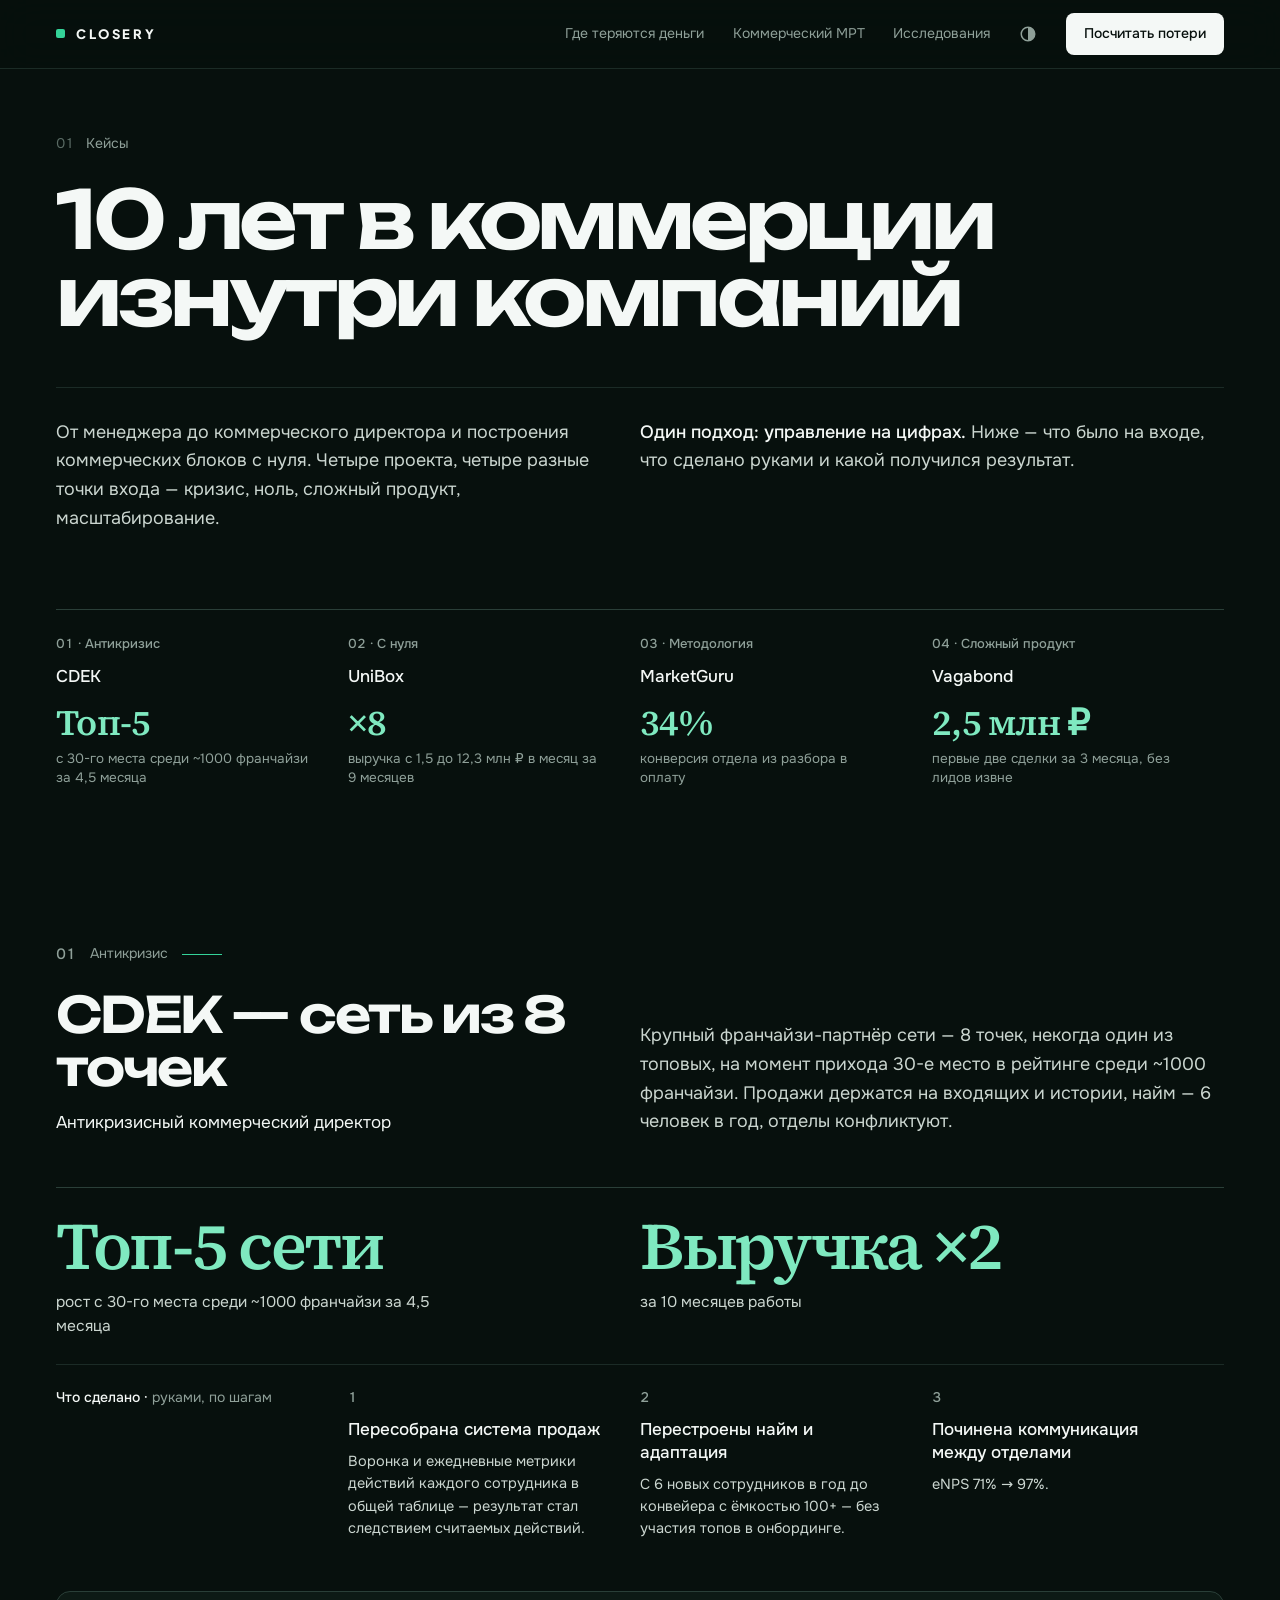
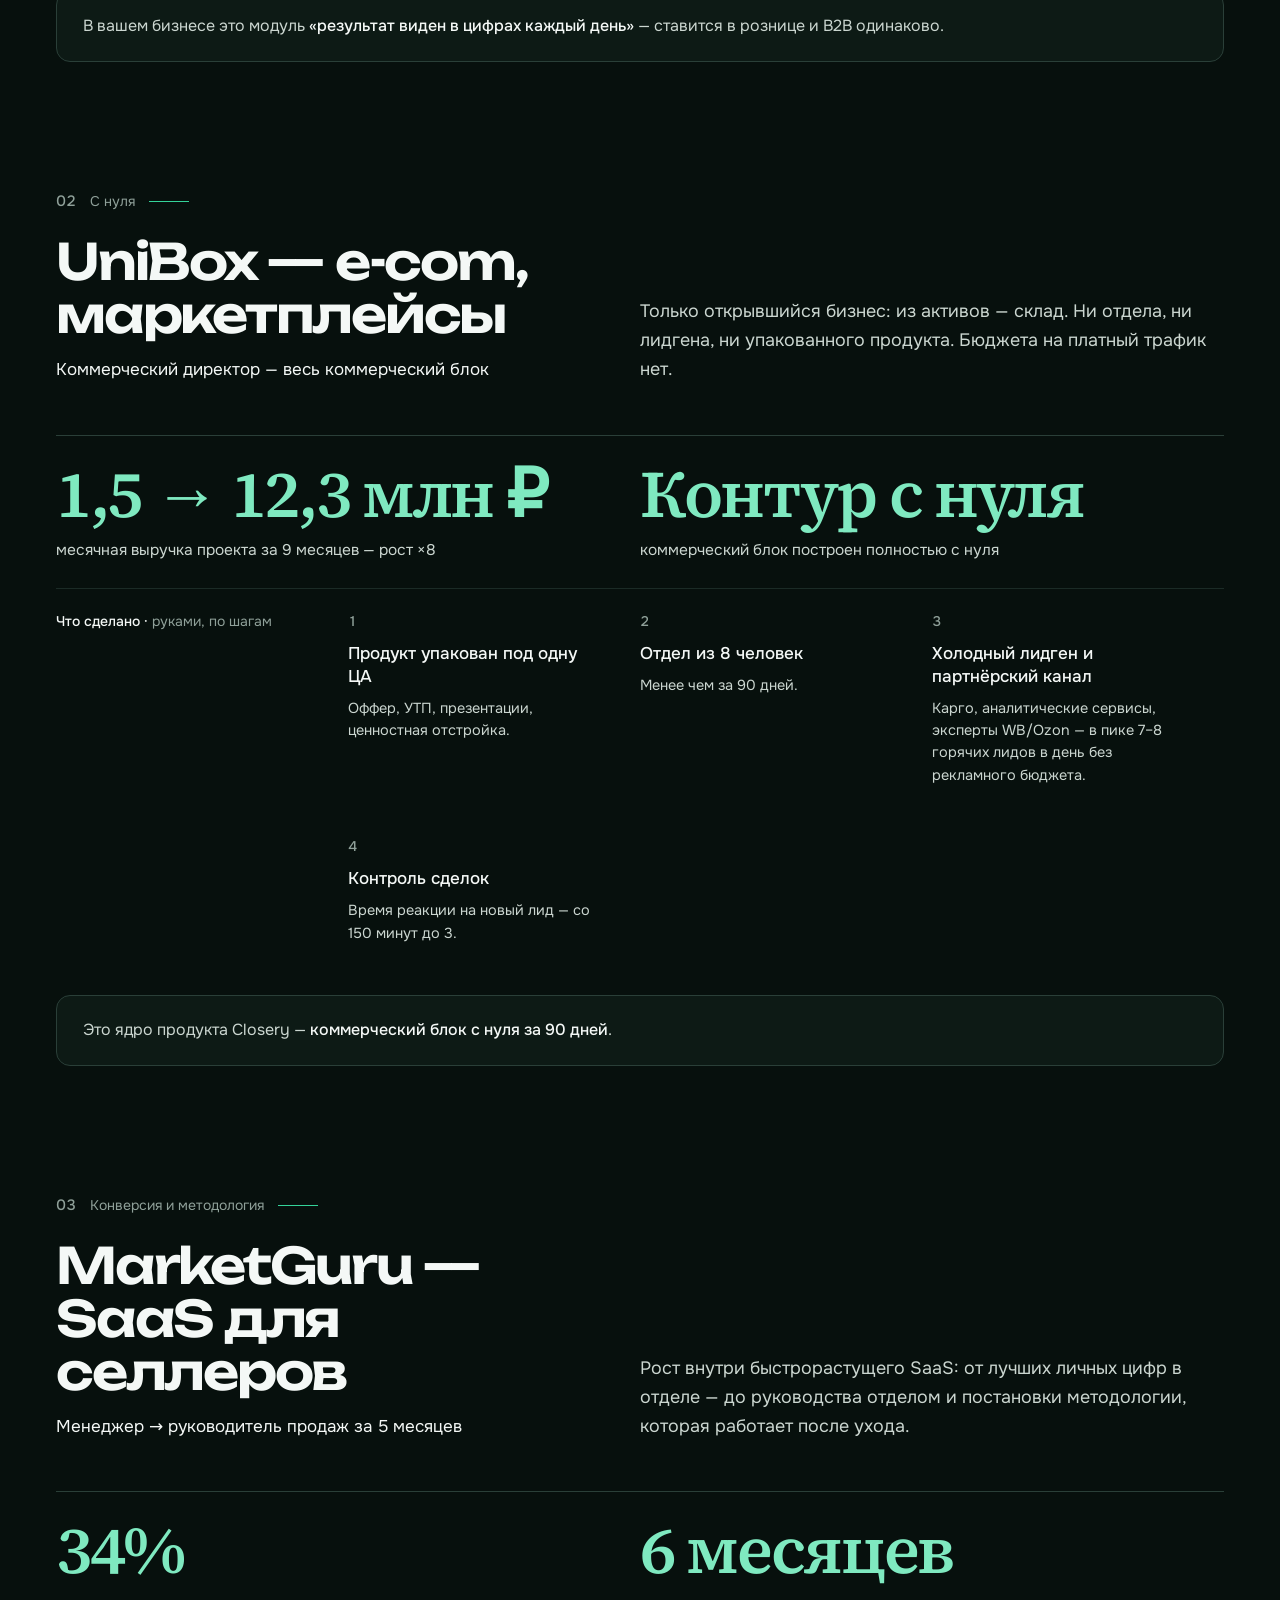
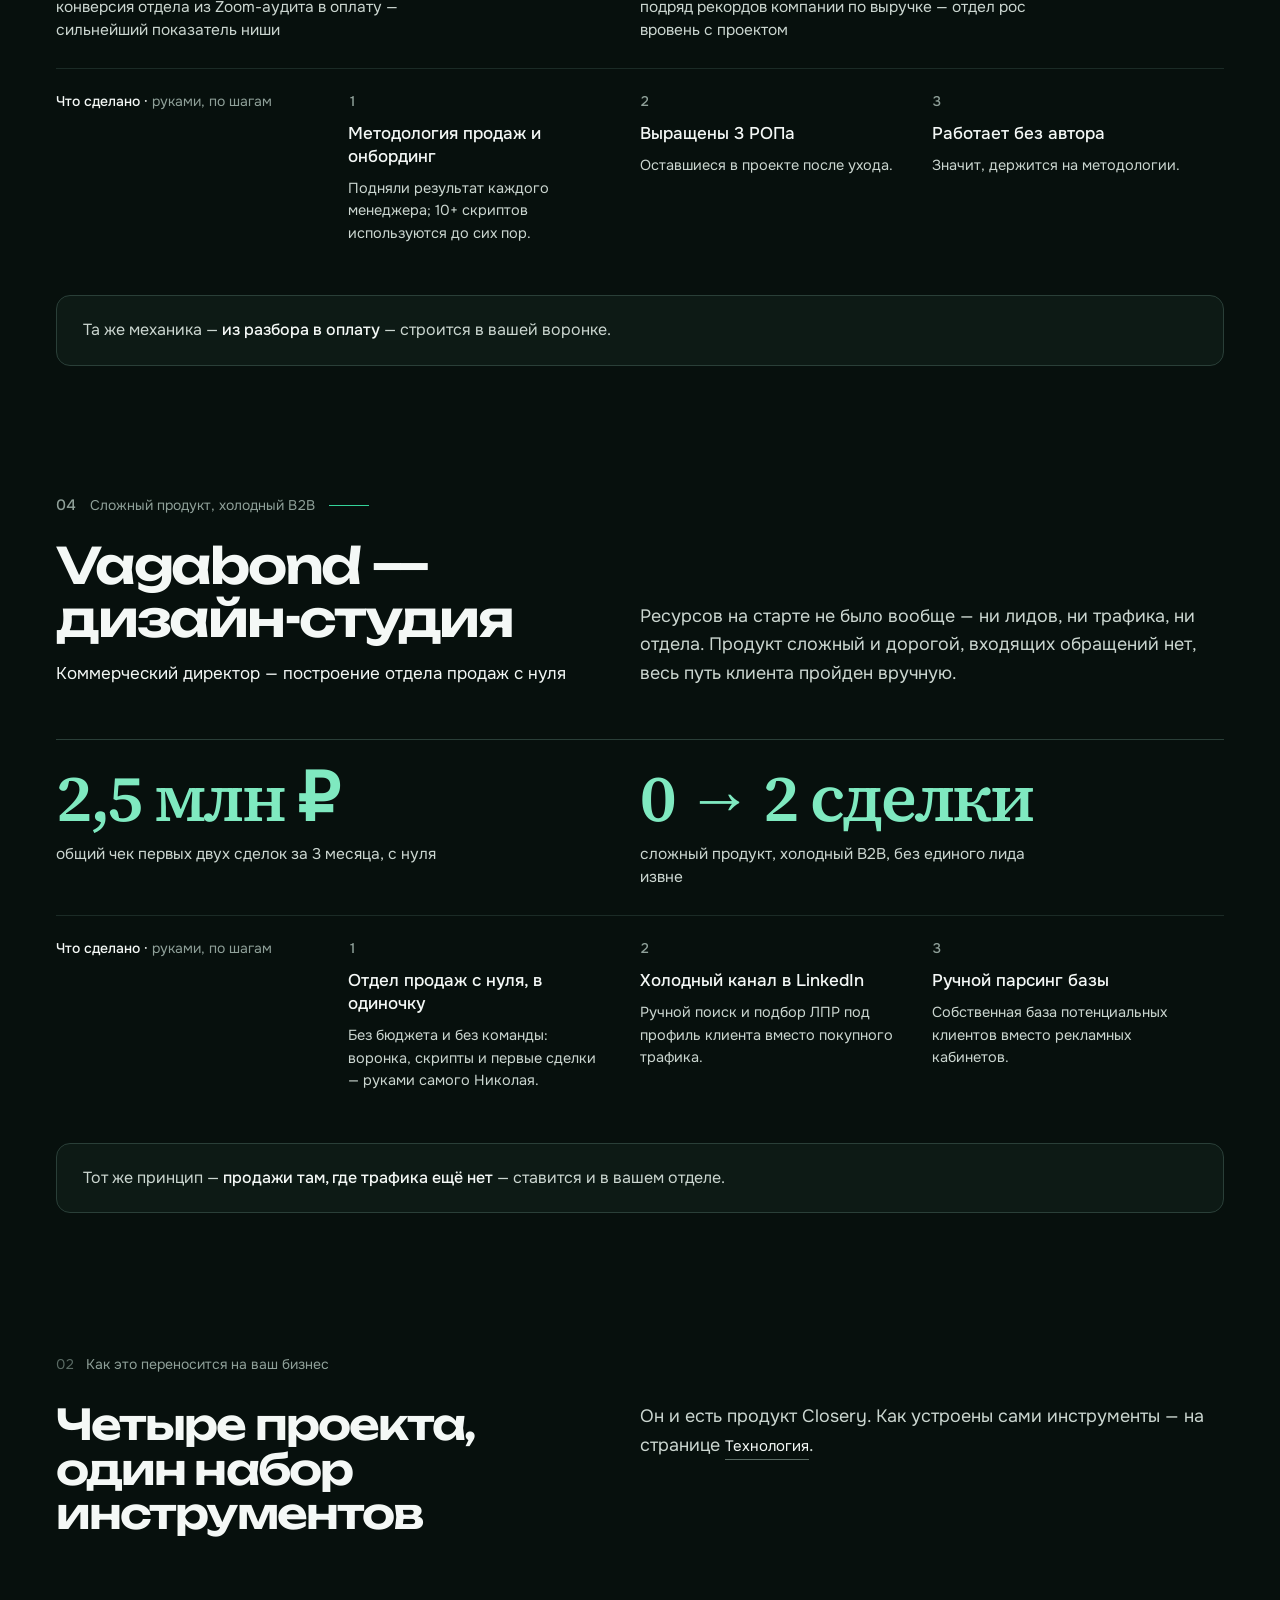
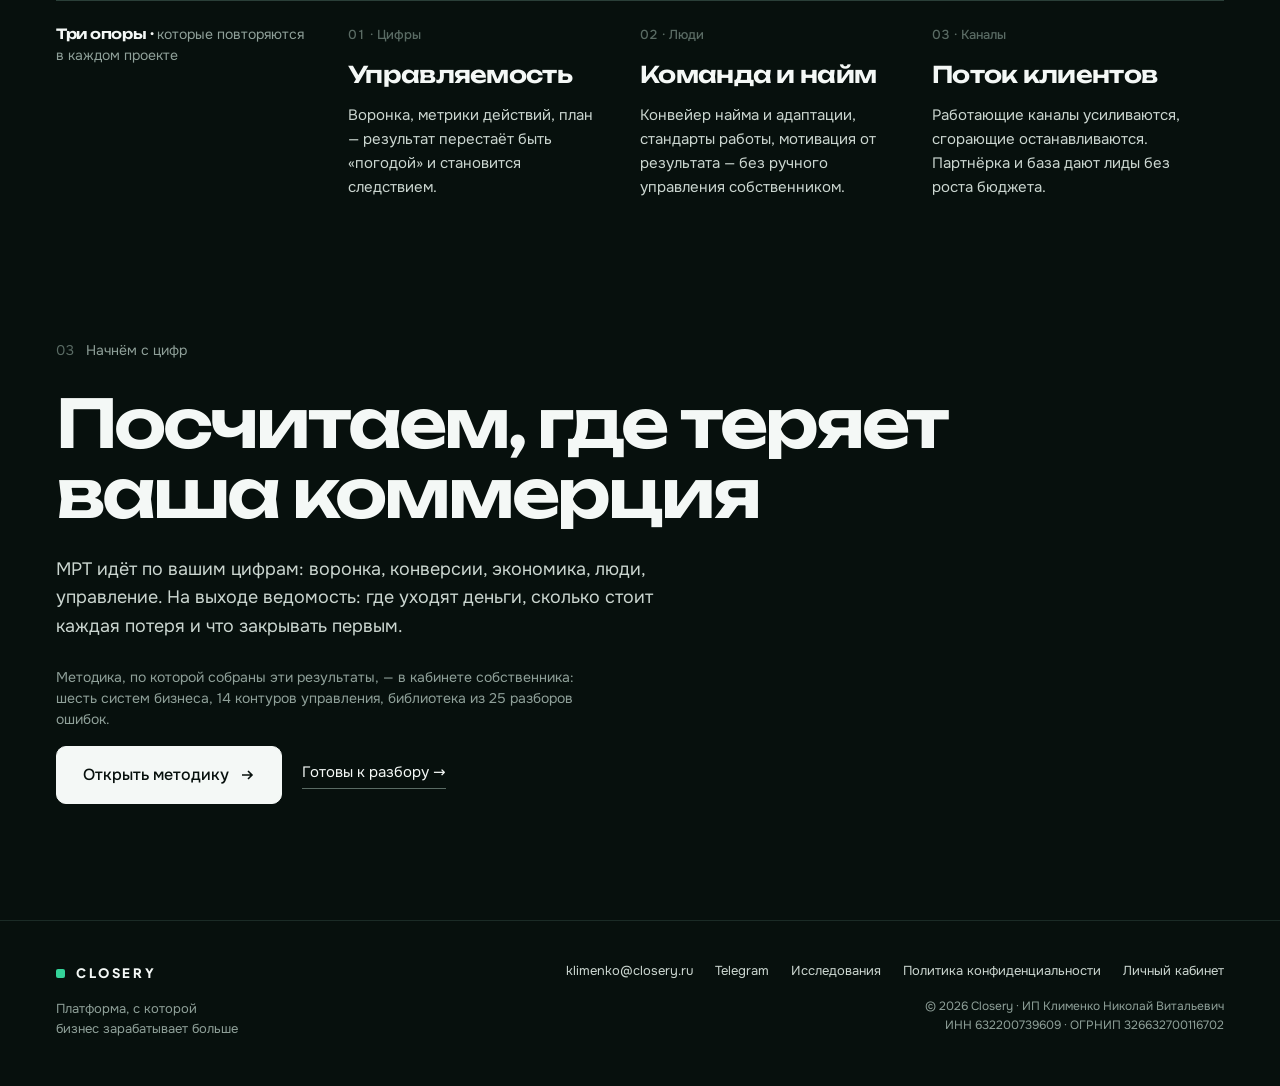
==== commit 62555736: "Новый слоган «Платформа, с которой бизнес зарабатывает больше», подводка обложки и текст Николая - с" ====
--- a/cases/index.html
+++ b/cases/index.html
@@ -275,7 +275,7 @@
   <div class="w ft">
     <div>
       <a class="logo" href="/"><i></i>Closery</a>
-      <div class="ft-tag">Платформа для бизнеса,<br>меняющая прибыль</div>
+      <div class="ft-tag">Платформа, с которой<br>бизнес зарабатывает больше</div>
     </div>
     <div>
       <div class="ft-links">
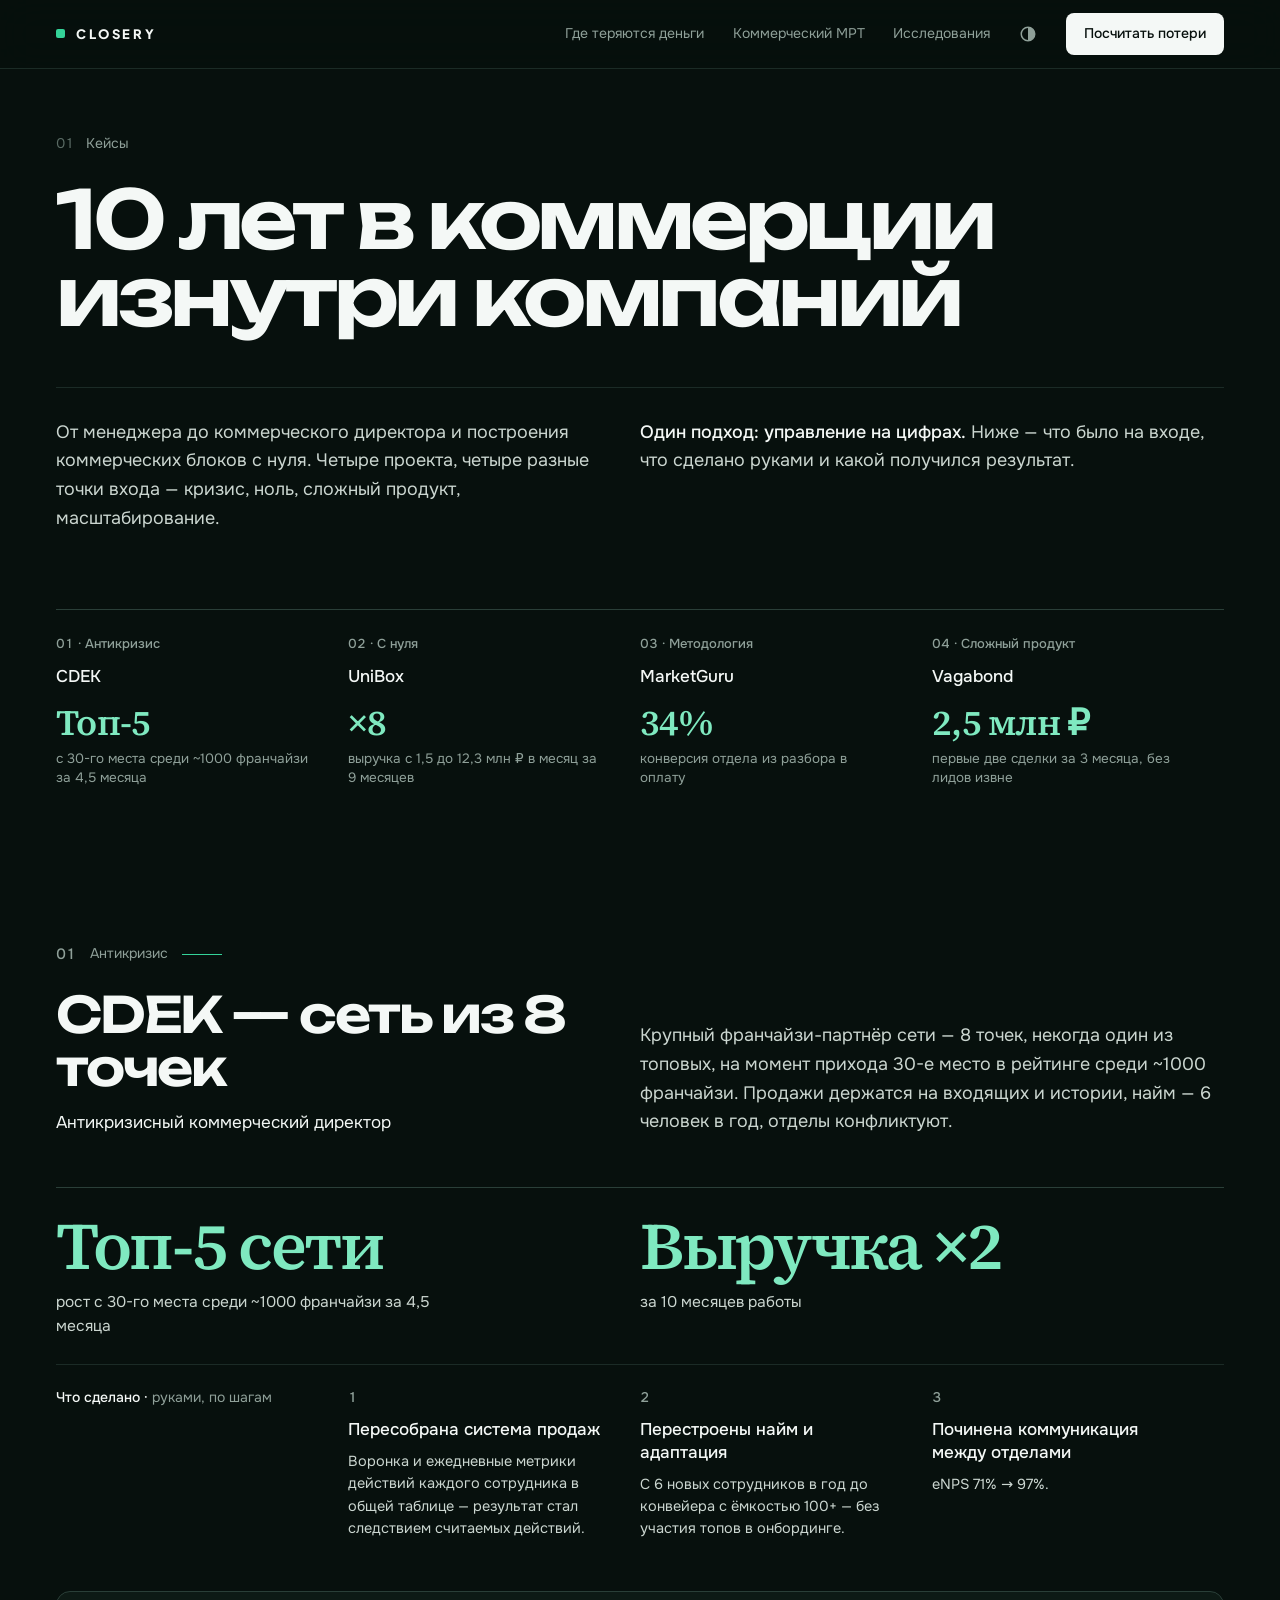
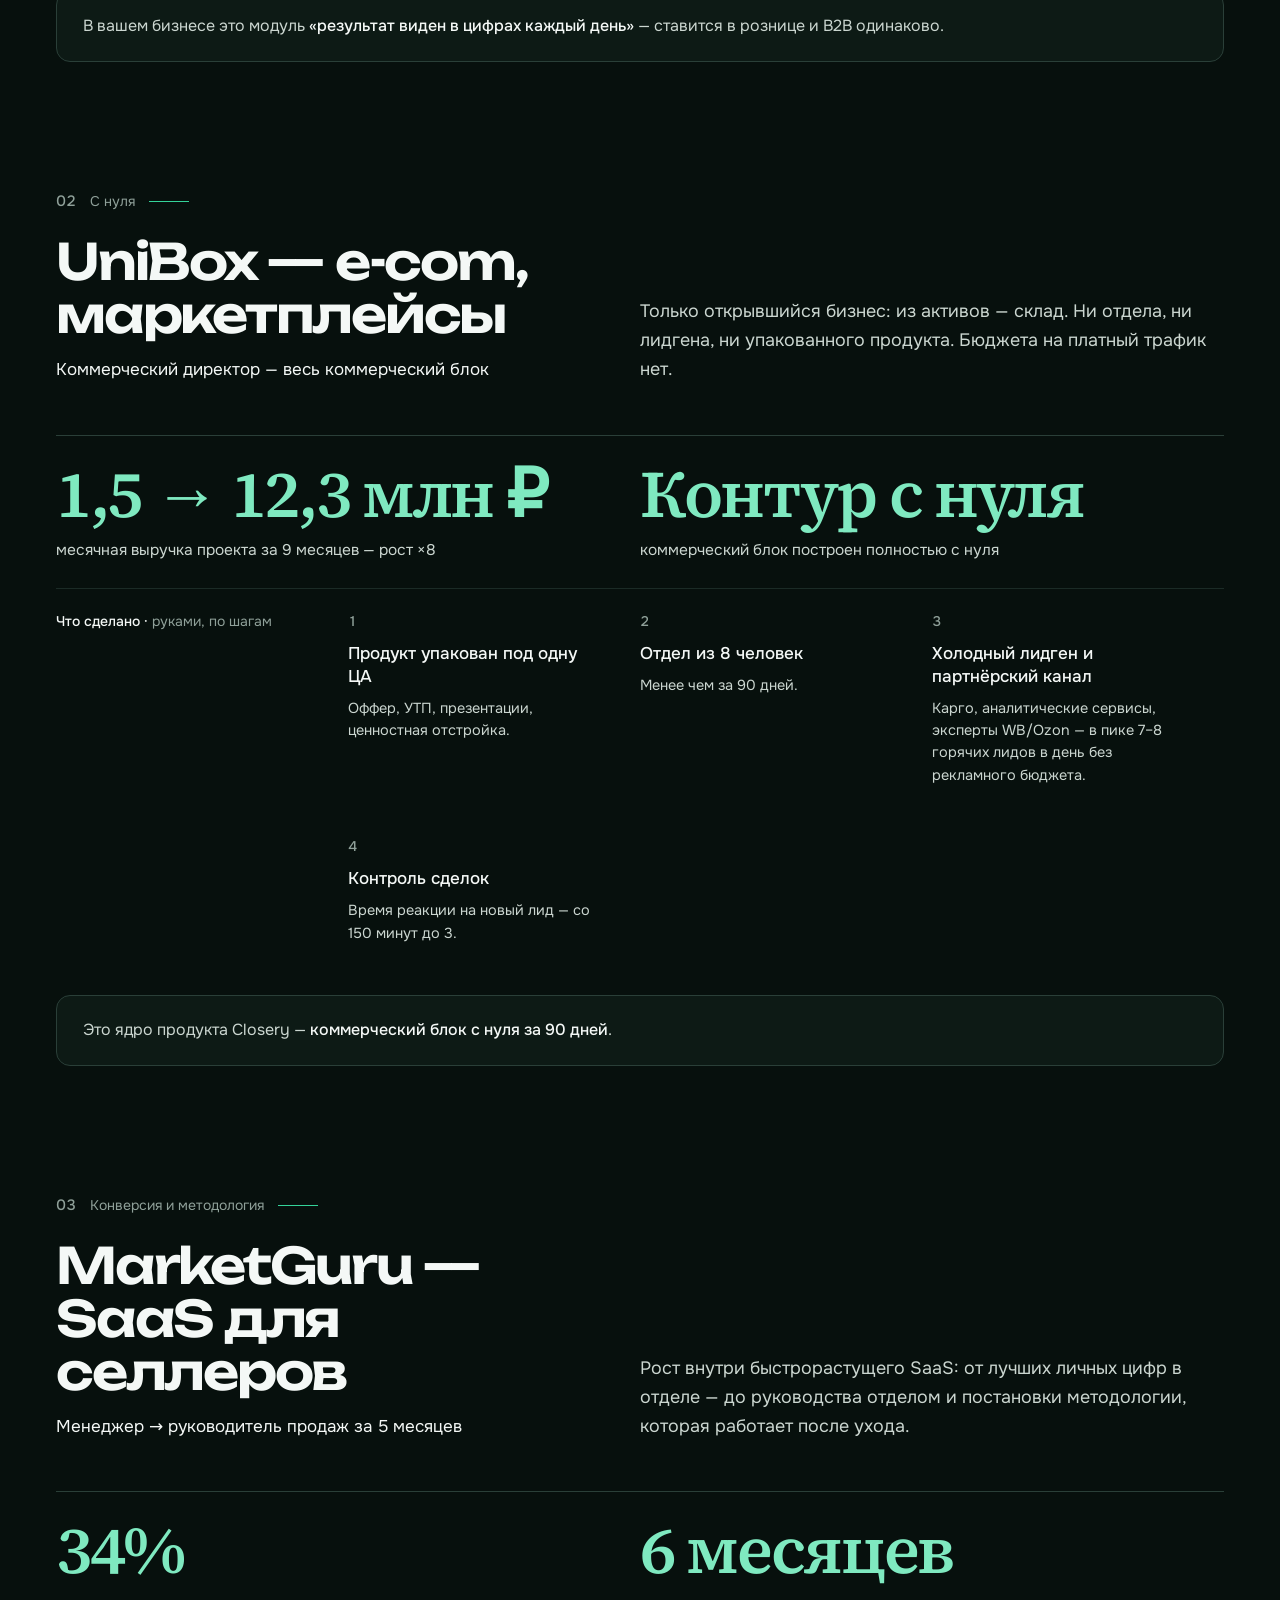
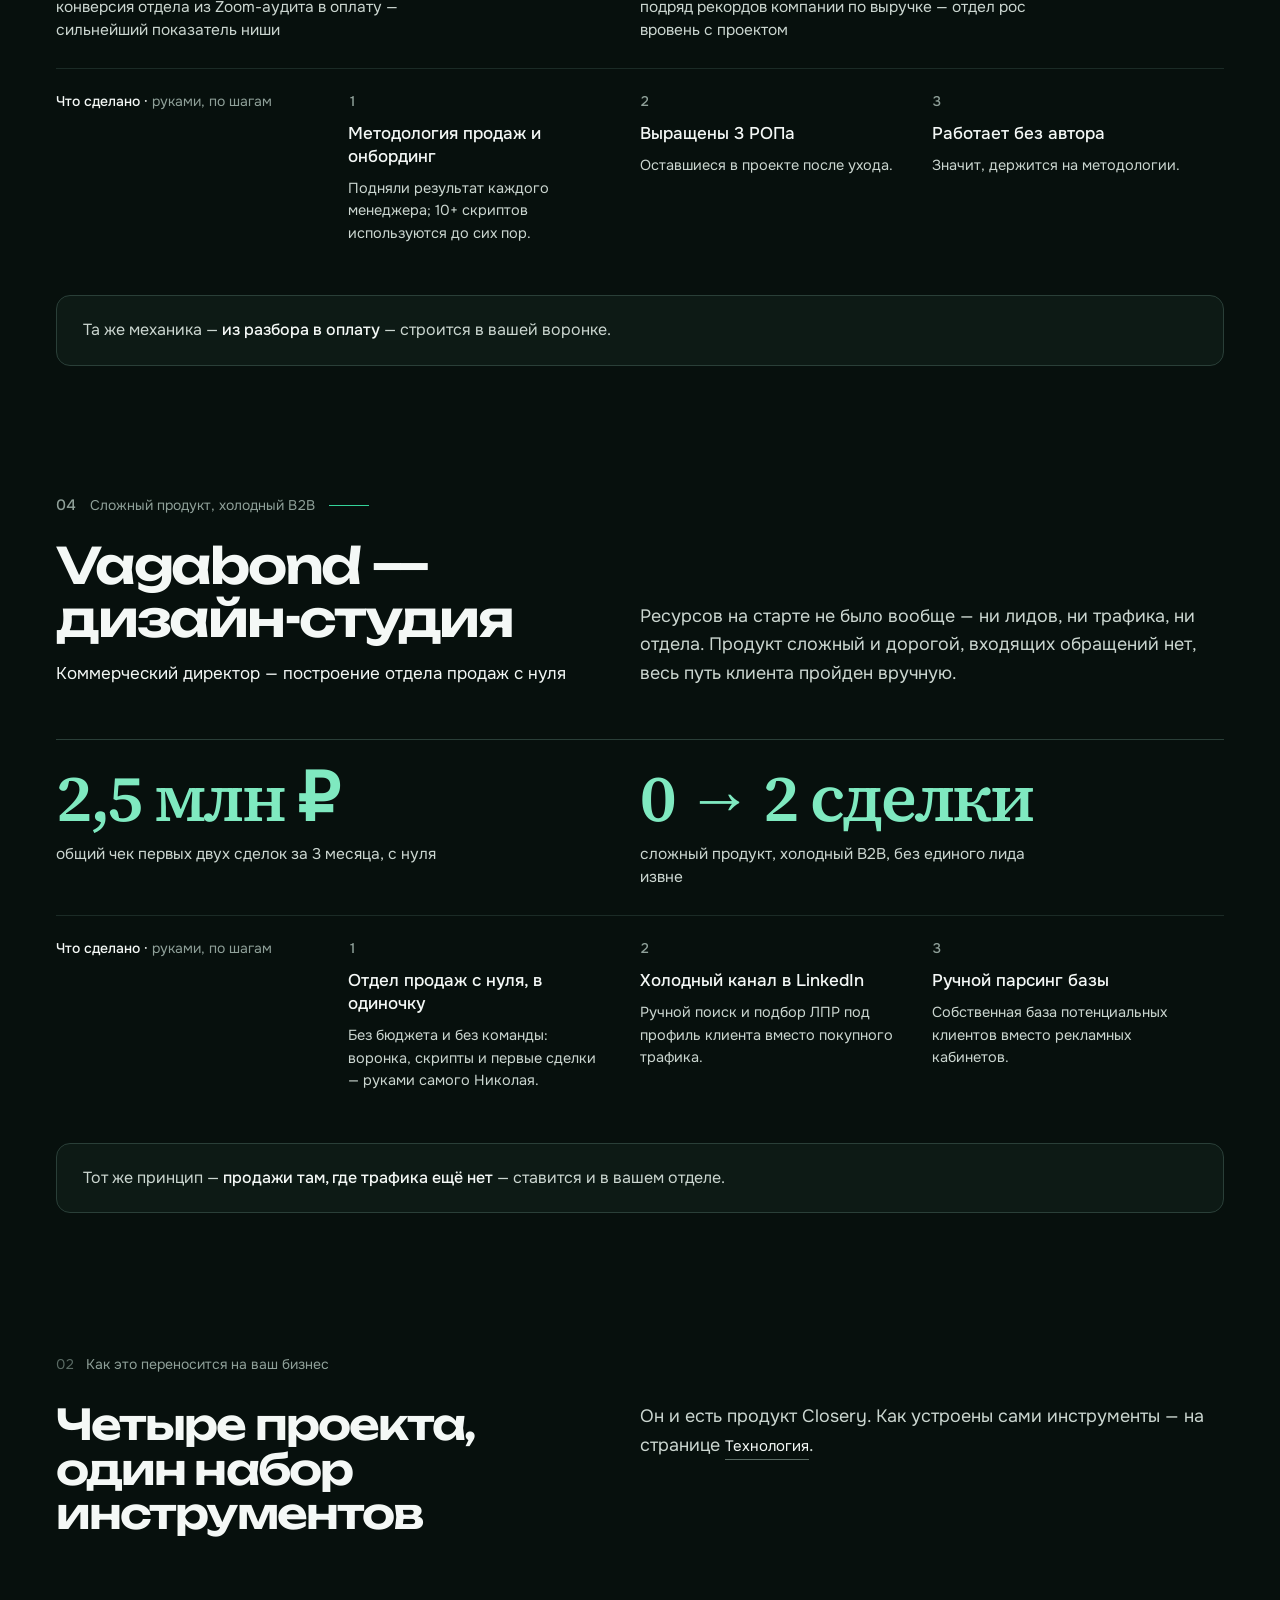
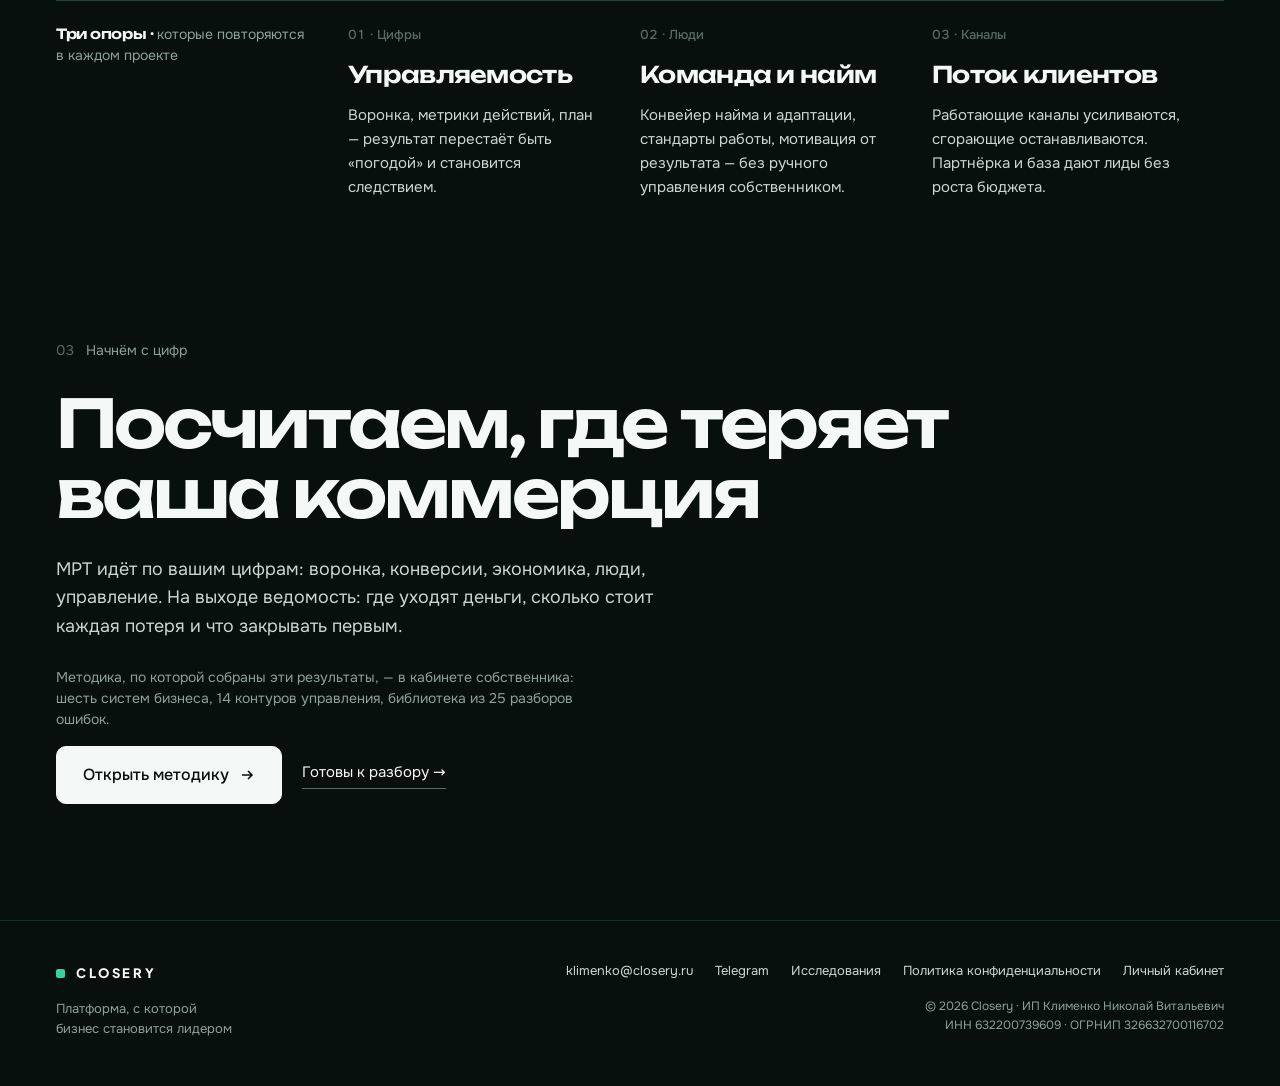
==== commit c17b06d5: "Слоган «Платформа, с которой бизнес становится лидером», слова Николая в 01 Co-Authored-By: Claude O" ====
--- a/cases/index.html
+++ b/cases/index.html
@@ -275,7 +275,7 @@
   <div class="w ft">
     <div>
       <a class="logo" href="/"><i></i>Closery</a>
-      <div class="ft-tag">Платформа, с которой<br>бизнес зарабатывает больше</div>
+      <div class="ft-tag">Платформа, с которой<br>бизнес становится лидером</div>
     </div>
     <div>
       <div class="ft-links">
